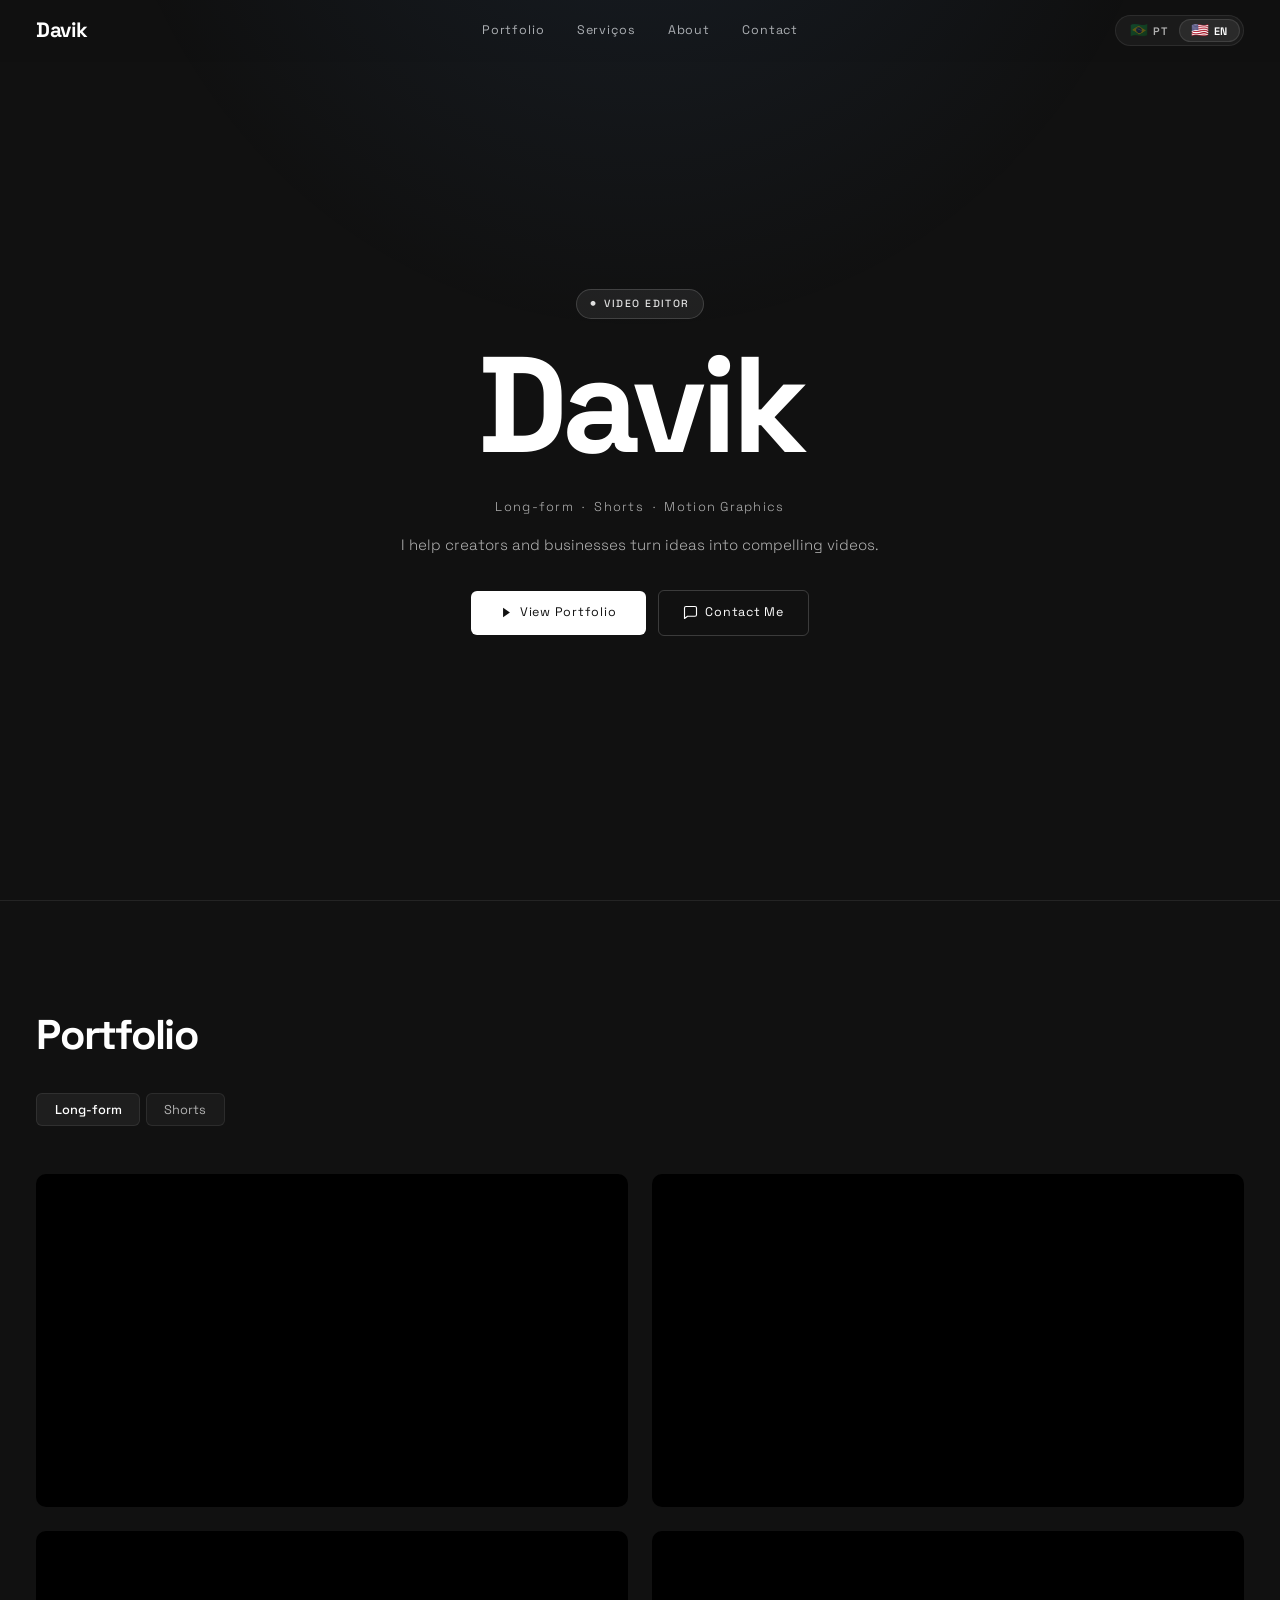
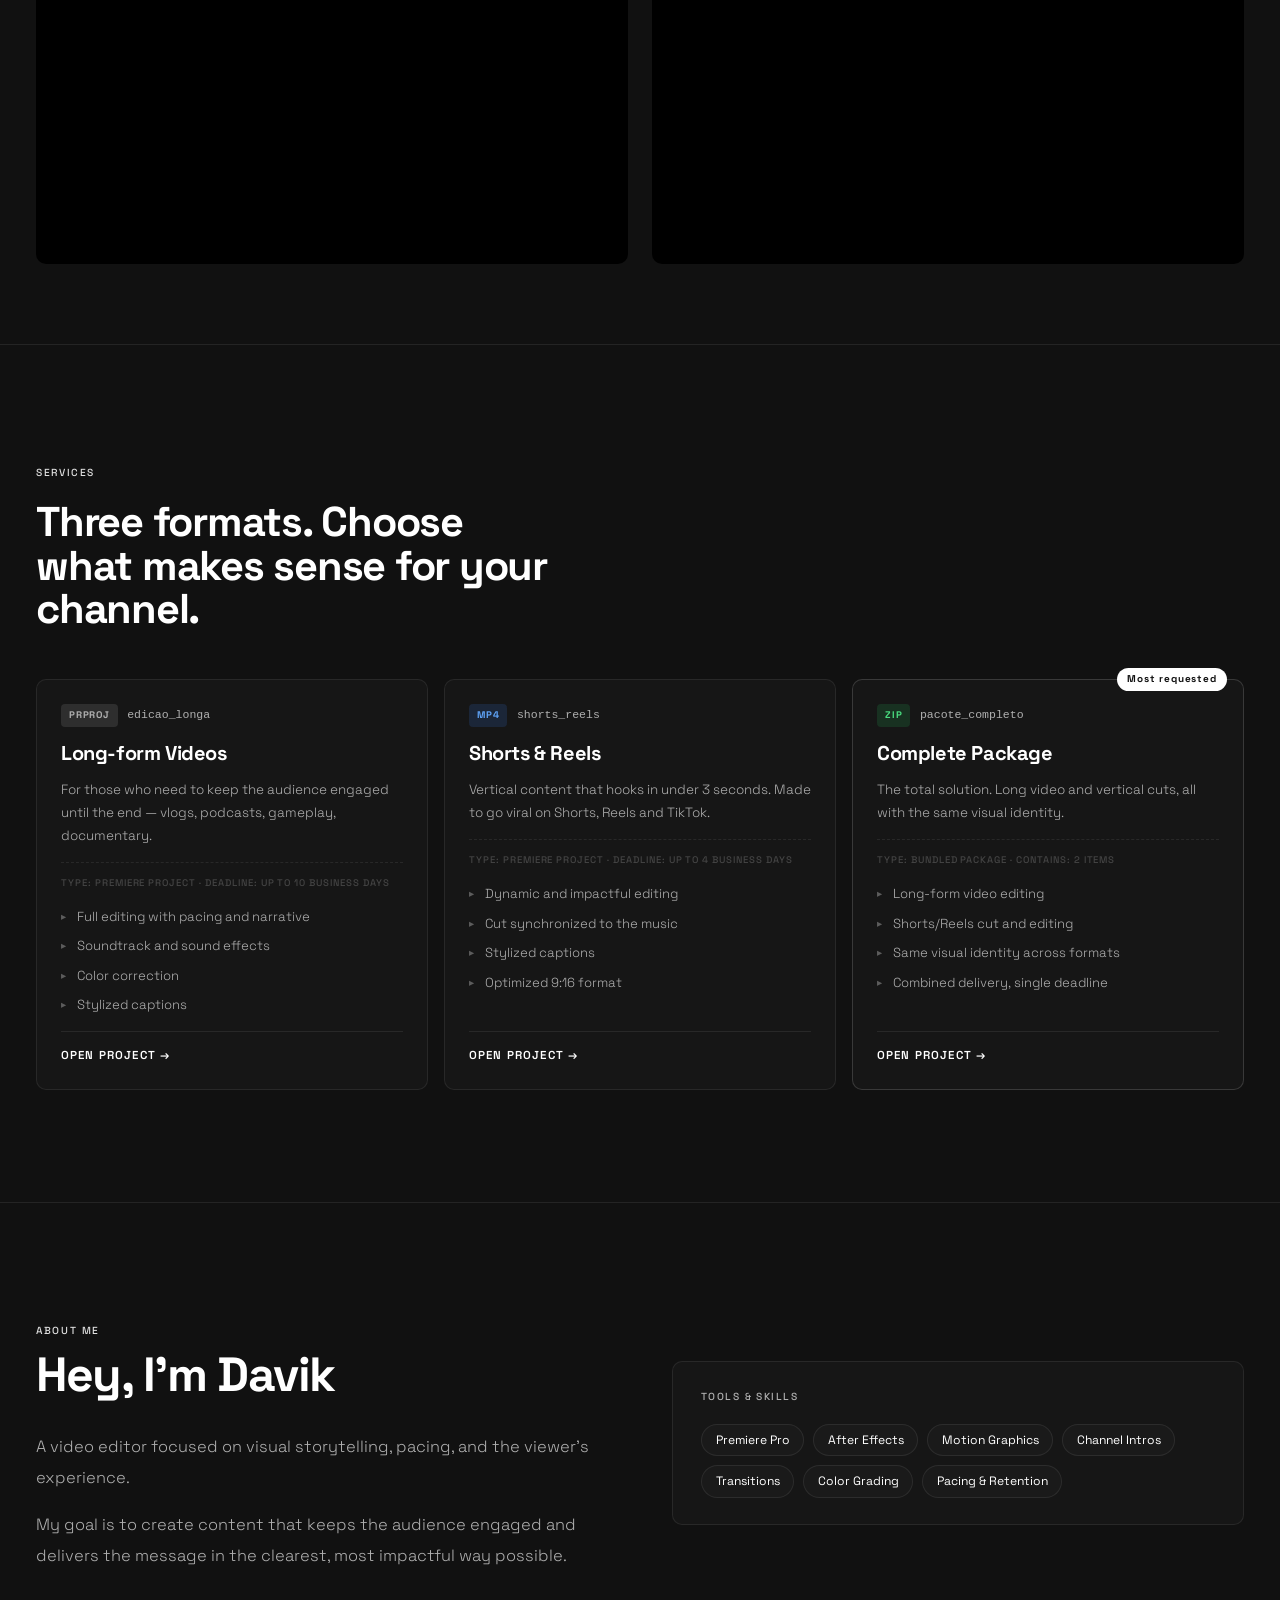
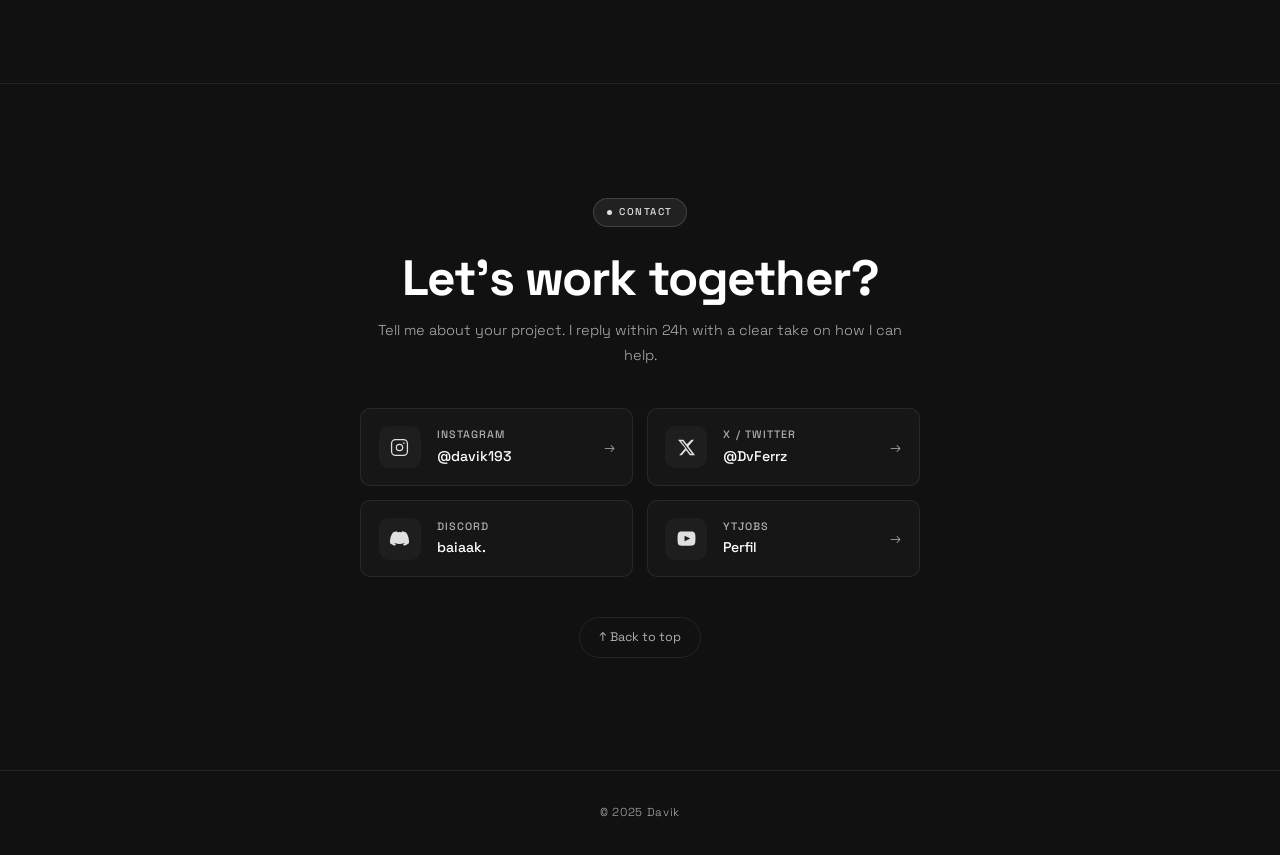
==== index.html @ 390a00f7 "Index 2" ====
<!DOCTYPE html>
<html lang="pt-BR">
<head>
<meta charset="UTF-8">
<meta name="viewport" content="width=device-width, initial-scale=1.0">
<meta name="description" content="Ajudo criadores e empresas a transformar ideias em vídeos envolventes. Long-form, Shorts e Motion Graphics.">
<title>Davik — Editor de Vídeo</title>

<!-- Open Graph (WhatsApp, Discord, Facebook, LinkedIn) -->
<meta property="og:type"        content="website">
<meta property="og:url"         content="https://dvkedit.vercel.app/">
<meta property="og:title"       content="Davik — Editor de Vídeo">
<meta property="og:description" content="Ajudo criadores e empresas a transformar ideias em vídeos envolventes. Long-form, Shorts e Motion Graphics.">
<meta property="og:image"       content="https://dvkedit.vercel.app/og-image.jpg?v=2">
<meta property="og:image:width"  content="1200">
<meta property="og:image:height" content="630">
<meta property="og:locale"      content="pt_BR">

<!-- Twitter / X Card -->
<meta name="twitter:card"        content="summary_large_image">
<meta name="twitter:site"        content="@DvFerrz">
<meta name="twitter:creator"     content="@DvFerrz">
<meta name="twitter:title"       content="Davik — Editor de Vídeo">
<meta name="twitter:description" content="Ajudo criadores e empresas a transformar ideias em vídeos envolventes. Long-form, Shorts e Motion Graphics.">
<meta name="twitter:image"       content="https://dvkedit.vercel.app/og-image.jpg?v=2">
<link rel="preconnect" href="https://fonts.googleapis.com">
<link rel="preconnect" href="https://fonts.gstatic.com" crossorigin>
<link href="https://fonts.googleapis.com/css2?family=Space+Grotesk:wght@300;400;500;600;700;800&display=swap" rel="stylesheet">
<style>
:root {
  --bg:     #111111;
  --ink:    #FFFFFF;
  --muted:  #B0B0B0;
  --border: rgba(255,255,255,0.08);
  --accent: #E0E0E0;
  --f:      'Space Grotesk', system-ui, sans-serif;
  --nav-h:  62px;
  --max:    1280px;
  --g:      clamp(1.25rem, 4vw, 2.25rem);
  --r:      10px;
  --r-sm:   6px;
  --t:      0.22s ease;
  --ts:     0.5s ease;
}
*, *::before, *::after { box-sizing: border-box; margin: 0; padding: 0; }
html { scroll-behavior: smooth; scroll-padding-top: var(--nav-h); }
body {
  background: var(--bg); color: var(--ink); font-family: var(--f);
  font-weight: 300; line-height: 1.7;
  -webkit-font-smoothing: antialiased; overflow-x: hidden;
}
body::before {
  content: '';
  position: fixed;
  top: -30%;
  left: 50%;
  transform: translateX(-50%);
  width: 90vw;
  height: 70vh;
  background: radial-gradient(ellipse at 50% 0%, rgba(96, 165, 250, 0.10) 0%, transparent 68%);
  pointer-events: none;
  z-index: 150;
}
a { text-decoration: none; color: inherit; }
ul { list-style: none; }
img { display: block; max-width: 100%; }

/* ── NAVBAR ── */
.nav {
  position: fixed; inset: 0 0 auto 0; z-index: 100;
  height: var(--nav-h);
  background: rgba(17,17,17,.92);
  backdrop-filter: blur(20px); -webkit-backdrop-filter: blur(20px);
  border-bottom: 1px solid transparent; transition: border-color var(--t);
}
.nav.scrolled { border-color: var(--border); }
.nav-inner {
  max-width: var(--max); margin: 0 auto; padding: 0 var(--g);
  height: 100%; display: grid; grid-template-columns: 1fr auto 1fr; align-items: center;
}
.nav-logo {
  font-size: 1.3rem; font-weight: 700; letter-spacing: -.02em;
  color: var(--ink); transition: color var(--t);
}
.nav-logo:hover { color: var(--accent); }
.nav-right { display: flex; align-items: center; justify-content: flex-end; }
.nav-links { display: flex; gap: 2rem; justify-content: center; }
.nav-links a {
  font-size: .78rem; font-weight: 400; letter-spacing: .07em;
  color: var(--muted); transition: color var(--t);
}
.nav-links a:hover { color: var(--ink); }

/* Lang toggle */
.lang-toggle {
  display: flex; align-items: center; gap: 0;
  background: #1a1a1a; border: 1px solid var(--border);
  border-radius: 999px; padding: 3px;
}
.lang-btn {
  display: flex; align-items: center; gap: 0.3rem;
  font-size: .68rem; font-weight: 600; letter-spacing: .04em;
  padding: .22rem .7rem; border-radius: 999px; border: none;
  background: transparent; color: var(--muted); cursor: pointer;
  transition: background var(--t), color var(--t);
  font-family: var(--f); white-space: nowrap;
}
.lang-btn .flag {
  font-size: .9rem; line-height: 1;
  opacity: 0.3;
  transition: opacity var(--t);
}
.lang-btn.active {
  background: #2a2a2a;
  color: var(--ink);
  border: 1px solid rgba(255,255,255,0.1);
}
.lang-btn.active .flag { opacity: 1; }

/* ── HERO ── */
.hero {
  min-height: 100vh; display: flex; align-items: center; justify-content: center;
  padding: calc(var(--nav-h) + 2.5rem) var(--g) 5rem; text-align: center;
}
.hero-box { max-width: 600px; animation: revealUp .9s cubic-bezier(.16,1,.3,1) both; }
@keyframes revealUp {
  from { opacity: 0; transform: translateY(28px); }
  to   { opacity: 1; transform: translateY(0); }
}
.eyebrow {
  display: inline-flex; align-items: center; gap: .45rem;
  font-size: .65rem; font-weight: 500; letter-spacing: .14em; text-transform: uppercase;
  color: var(--accent);
  background: rgba(255,255,255,.07); border: 1px solid rgba(255,255,255,.15);
  border-radius: 999px; padding: .32rem .85rem; margin-bottom: 1.5rem;
}
.eyebrow::before { content: '●'; font-size: .4rem; line-height: 1; }
.hero-name {
  font-size: clamp(4.5rem,13vw,8.5rem); font-weight: 700;
  line-height: .92; letter-spacing: -.04em; color: var(--ink); margin-bottom: 1.75rem;
}
.hero-sub {
  font-size: .8rem; font-weight: 300; letter-spacing: .1em;
  color: var(--muted); margin-bottom: .85rem;
}
.hero-desc { font-size: .94rem; font-weight: 300; color: var(--muted); line-height: 1.8; margin-bottom: 2rem; }
.hero-btns {
  display: flex;
  align-items: center;
  justify-content: center;
  gap: 0.75rem;
  flex-wrap: wrap;
}
.hero-btn-contact {
  display: inline-flex;
  align-items: center;
  gap: 0.45rem;
  padding: 0.7rem 1.5rem;
  background: transparent;
  color: var(--ink);
  font-size: .78rem; font-weight: 400; letter-spacing: .06em;
  border: 1px solid rgba(255,255,255,0.18);
  border-radius: var(--r-sm);
  transition: background var(--t), border-color var(--t), transform var(--t);
  font-family: var(--f);
}
.hero-btn-contact svg { width: 15px; height: 15px; flex-shrink: 0; }
.hero-btn-contact:hover {
  background: rgba(255,255,255,0.06);
  border-color: rgba(255,255,255,0.32);
  transform: translateY(-2px);
}
.hero-btn {
  display: inline-flex; align-items: center; gap: 0.45rem;
  padding: .7rem 1.85rem; background: #FFFFFF; color: #111111;
  font-size: .78rem; font-weight: 400; letter-spacing: .06em; border-radius: var(--r-sm);
  transition: background var(--t), transform var(--t); font-family: var(--f);
}
.hero-btn:hover { background: var(--accent); transform: translateY(-2px); }

/* ── SHARED ── */
.wrap { max-width: var(--max); margin: 0 auto; padding: 0 var(--g); }
.s-title {
  font-size: clamp(1.85rem,4vw,2.6rem); font-weight: 700;
  line-height: 1.05; letter-spacing: -.03em; color: var(--ink);
}

/* ── PORTFOLIO ── */
.portfolio { padding: 7rem 0 5rem; border-top: 1px solid var(--border); }
.port-head { margin-bottom: 2.25rem; }

/* Tabs */
.tabs {
  display: flex; gap: .35rem;
  margin-bottom: 3rem;
}
.tab-btn {
  font-family: var(--f); font-size: .8rem; font-weight: 400;
  color: var(--muted); background: rgba(255,255,255,.04);
  border: 1px solid var(--border); border-radius: var(--r-sm);
  padding: .45rem 1.1rem; cursor: pointer;
  transition: color var(--t), background var(--t), border-color var(--t);
}
.tab-btn:hover { color: var(--ink); background: rgba(255,255,255,.06); }
.tab-btn.active {
  color: var(--ink); background: #1e1e1e;
  border-color: var(--border);
  font-weight: 500;
}

/* Panels */
.tab-panel { display: none; }
.tab-panel.active {
  display: block;
  animation: panelIn .35s ease both;
}
@keyframes panelIn {
  from { opacity: 0; transform: translateY(10px); }
  to   { opacity: 1; transform: translateY(0); }
}

.pgrid { display: grid; gap: 1.5rem; }
.wide  { grid-template-columns: repeat(2,1fr); }
.short { grid-template-columns: repeat(4,1fr); }
.pcard { display: flex; flex-direction: column; gap: .85rem; }


.yt-short iframe {
  position: absolute;
  inset: 0;
  width: 100%;
  height: 100%;
  border: none;
  z-index: 2;
}

.thumb {
  display: block; position: relative; border-radius: var(--r);
  overflow: hidden; background: var(--border); cursor: pointer;
}
.thumb-w { aspect-ratio: 16/9; }
.thumb-t { aspect-ratio:  9/16; }
.t-bg { position: absolute; inset: 0; transition: transform var(--ts); }
.t-ov {
  position: absolute; inset: 0; display: flex; align-items: center; justify-content: center;
  background: transparent; transition: background .3s ease;
}
.t-play {
  width: 44px; height: 44px; border-radius: 50%;
  background: rgba(255,255,255,.94); box-shadow: 0 4px 20px rgba(0,0,0,.18);
  display: flex; align-items: center; justify-content: center;
  opacity: 0; transform: scale(.72);
  transition: opacity .3s ease, transform .3s ease; color: var(--ink);
}
.t-play svg { width: 14px; height: 14px; margin-left: 2px; }
.thumb:hover .t-bg   { transform: scale(1.05); }
.thumb:hover .t-ov   { background: rgba(0,0,0,.18); }
.thumb:hover .t-play { opacity: 1; transform: scale(1); }
.pmeta { display: none; }
.pname { font-size: .84rem; font-weight: 400; color: var(--ink); }
.pwatch { font-size: .74rem; font-weight: 400; color: var(--muted); flex-shrink: 0; transition: color var(--t); }
.pwatch:hover { color: var(--accent); }

/* ── SOBRE ── */
/* ─── Serviços ─── */
.servicos { padding: 7rem 0; border-top: 1px solid var(--border); }
.srv-head  { margin-bottom: 3rem; }
.srv-title { margin-top: 0.5rem; max-width: 520px; }
.srv-grid  { display: grid; grid-template-columns: repeat(3,1fr); gap: 1rem; }
.srv-card  {
  position: relative; background: #161616;
  border: 1px solid var(--border); border-radius: var(--r);
  padding: 1.5rem; display: flex; flex-direction: column; gap: 0.9rem;
  transition: border-color var(--t), transform var(--t);
}
.srv-card:hover { border-color: rgba(255,255,255,0.18); transform: translateY(-6px); }
.srv-card--highlight { border-color: rgba(255,255,255,0.15); }
.srv-badge-popular {
  position: absolute; top: -0.75rem; right: 1rem;
  background: var(--ink); color: #111;
  font-size: 0.62rem; font-weight: 700; letter-spacing: 0.08em;
  padding: 0.2rem 0.65rem; border-radius: 999px;
}
.srv-card-top { display: flex; align-items: center; gap: 0.6rem; }
.srv-tag {
  font-size: 0.6rem; font-weight: 700; letter-spacing: 0.08em;
  padding: 0.2rem 0.5rem; border-radius: 4px;
  background: rgba(255,255,255,0.1); color: var(--muted);
}
.srv-tag--mp4 { background: rgba(59,130,246,0.15); color: #60a5fa; }
.srv-tag--zip { background: rgba(34,197,94,0.15);  color: #4ade80; }
.srv-filename { font-size: 0.72rem; font-weight: 400; color: var(--muted); font-family: monospace; }
.srv-name  { font-size: 1.25rem; font-weight: 700; color: var(--ink); letter-spacing: -0.02em; line-height: 1.2; }
.srv-desc  { font-size: 0.84rem; font-weight: 300; color: var(--muted); line-height: 1.7; }
.srv-meta  {
  font-size: 0.6rem; font-weight: 500; letter-spacing: 0.1em;
  color: rgba(255,255,255,0.2);
  border-top: 1px dashed var(--border); padding-top: 0.75rem;
}
.srv-list  { list-style: none; display: flex; flex-direction: column; gap: 0.45rem; flex: 1; }
.srv-list li {
  font-size: 0.82rem; font-weight: 300; color: var(--muted);
  padding-left: 1rem; position: relative;
}
.srv-list li::before {
  content: '▸'; position: absolute; left: 0;
  color: rgba(255,255,255,0.3); font-size: 0.65rem; top: 2px;
}
.srv-cta {
  display: inline-block; font-size: 0.72rem; font-weight: 600;
  letter-spacing: 0.1em; color: var(--ink); text-transform: uppercase;
  border-top: 1px solid var(--border); padding-top: 0.85rem;
  margin-top: auto; transition: color var(--t);
}
.srv-cta:hover { color: var(--muted); }
@media (max-width: 900px) { .srv-grid { grid-template-columns: 1fr; } }

/* ─── Sobre ─── */
.sobre { padding: 7rem 0; border-top: 1px solid var(--border); }
.sobre-layout { display: grid; grid-template-columns: 1fr 1fr; gap: 4rem; align-items: center; }
.sobre-badge {
  display: inline-block; font-size: .64rem; font-weight: 500;
  letter-spacing: .16em; text-transform: uppercase; color: var(--accent); margin-bottom: .65rem;
}
.sobre-heading { font-size: clamp(2rem,4.5vw,3rem); font-weight: 700; letter-spacing: -.03em; margin-bottom: 2rem; }
.sobre-body { display: flex; flex-direction: column; gap: 1.1rem; }
.sobre-body p { font-size: 1.02rem; font-weight: 300; color: #B0B0B0; line-height: 1.85; }
.skills-box {
  border: 1px solid var(--border); border-radius: var(--r);
  padding: 1.6rem 1.75rem; background: #161616;
}
.skills-label {
  font-size: .64rem; font-weight: 500; letter-spacing: .14em;
  text-transform: uppercase; color: var(--muted); margin-bottom: 1.15rem;
}
.skills-tags { display: flex; flex-wrap: wrap; gap: .55rem; }
.skill-tag {
  display: inline-block; font-size: .76rem; font-weight: 400; color: var(--ink);
  background: #1a1a1a; border: 1px solid var(--border);
  border-radius: 999px; padding: .32rem .85rem; transition: border-color var(--t), color var(--t);
}
.skill-tag:hover { border-color: var(--accent); color: var(--accent); }

/* ── CONTATO ── */
.contato { padding: 7rem 0; border-top: 1px solid var(--border); text-align: center; }
.contato-in { max-width: 560px; margin: 0 auto; }
.c-badge {
  display: inline-flex; align-items: center; gap: .45rem;
  font-size: .62rem; font-weight: 500; letter-spacing: .15em; text-transform: uppercase;
  color: var(--accent);
  background: rgba(255,255,255,.07); border: 1px solid rgba(255,255,255,.15);
  padding: .32rem .85rem; border-radius: 999px; margin-bottom: 1.5rem;
}
.c-dot { width: 5px; height: 5px; border-radius: 50%; background: var(--accent); flex-shrink: 0; }
.c-heading {
  font-size: clamp(2rem,5vw,3.1rem); font-weight: 800;
  line-height: 1.08; letter-spacing: -.03em; color: var(--ink); margin-bottom: .85rem;
}
.c-sub { font-size: .9rem; font-weight: 300; color: var(--muted); line-height: 1.75; margin-bottom: 2.5rem; }
.c-grid { display: grid; grid-template-columns: repeat(2,1fr); gap: .85rem; margin-bottom: 2.5rem; }
.c-card-center {
  grid-column: 1 / -1;
  width: calc(50% - 0.425rem);
  margin: 0 auto;
}
@media (max-width: 640px) {
  .c-card-center {
    width: 100%;
  }
}
.c-card {
  display: flex; align-items: center; gap: 1rem;
  background: #161616; border: 1px solid var(--border); border-radius: var(--r);
  padding: 1rem 1.1rem; color: var(--ink); text-align: left;
  transition: border-color var(--t), transform var(--t), box-shadow var(--t);
}
.c-card:hover { border-color: var(--accent); transform: translateY(-2px); box-shadow: 0 6px 20px rgba(0,0,0,.06); }
.c-card-icon {
  width: 42px; height: 42px; border-radius: 10px; flex-shrink: 0;
  display: flex; align-items: center; justify-content: center;
}
.c-card-icon svg { width: 19px; height: 19px; }
.icon-discord  { background: #1e1e1e; color: #E0E0E0; }
.icon-x        { background: #1e1e1e; color: #E0E0E0; }
.icon-instagram{ background: #1e1e1e; color: #E0E0E0; }
.icon-ytjobs   { background: #1e1e1e; color: #E0E0E0; }
.icon-threads  { background: #1e1e1e; color: #E0E0E0; }
.c-card-body { flex: 1; min-width: 0; }
.c-platform { font-size: .67rem; font-weight: 500; letter-spacing: .1em; text-transform: uppercase; color: var(--muted); }
.c-handle { font-size: .88rem; font-weight: 500; color: var(--ink); margin-top: .1rem; }
.c-card-arrow { font-size: .85rem; color: var(--muted); transition: color var(--t), transform var(--t); }
.c-card:hover .c-card-arrow { color: var(--ink); transform: translate(2px,-2px); }
.back-top {
  display: inline-flex; align-items: center; gap: .5rem;
  font-size: .78rem; font-weight: 400; color: var(--muted);
  border: 1px solid var(--border); border-radius: 999px;
  padding: .55rem 1.2rem; transition: color var(--t), border-color var(--t);
}
.back-top svg { width: 14px; height: 14px; }
.back-top:hover { color: var(--ink); border-color: var(--accent); }

/* ── FOOTER ── */
.footer { padding: 2rem var(--g); border-top: 1px solid var(--border); text-align: center; }
.footer p { font-size: .72rem; font-weight: 300; color: var(--muted); letter-spacing: .06em; }

/* ── FADE UP ── */
.fade-up { opacity: 0; transform: translateY(20px); transition: opacity .65s ease, transform .65s ease; }
.fade-up.on { opacity: 1; transform: none; }

/* ── RESPONSIVE ── */
@media (max-width: 900px) {
  .short { grid-template-columns: repeat(2,1fr); }
}
@media (max-width: 780px) {
  .sobre-layout { grid-template-columns: 1fr; gap: 2.5rem; }
}
@media (max-width: 640px) {
  .nav-links { display: none; }
  .portfolio, .sobre, .contato { padding: 4.5rem 0; }
  .port-head { margin-bottom: 1.75rem; }
  .tabs      { margin-bottom: 2rem; }
  .wide      { grid-template-columns: 1fr; }
  .short     { grid-template-columns: repeat(2,1fr); }
  .c-grid    { grid-template-columns: 1fr; }
}
@media (max-width: 420px) {
  .nav-links { gap: 1.25rem; }
  .short     { grid-template-columns: 1fr; }
}
@media (prefers-reduced-motion: reduce) {
  .hero-box { animation: none; opacity: 1; transform: none; }
  .fade-up  { opacity: 1; transform: none; transition: none; }
  .thumb:hover .t-bg { transform: none; }
}



.yt-header {
  position: absolute;
  top: 0; left: 0; right: 0;
  padding: 0.75rem 0.75rem 3rem;
  display: flex;
  align-items: center;
  gap: 0.5rem;
  background: linear-gradient(to bottom, rgba(0,0,0,.72) 0%, transparent 100%);
  z-index: 1;
  pointer-events: none;
}
.yt-avatar {
  width: 26px; height: 26px;
  border-radius: 50%;
  border: 1.5px solid rgba(255,255,255,.6);
  flex-shrink: 0;
  overflow: hidden;
  background: #555;
  display: flex; align-items: center; justify-content: center;
  font-size: 0.65rem; font-weight: 700; color: #fff;
}
.yt-avatar::before { content: 'D'; }
.yt-avatar img { width: 100%; height: 100%; object-fit: cover; display: block; position: absolute; inset: 0; }
.yt-avatar:has(img)::before { display: none; }
.yt-meta {
  flex: 1; min-width: 0;
  display: flex; flex-direction: column; gap: 0.08rem;
}
.yt-vtitle {
  font-size: 0.72rem; font-weight: 700; color: #fff;
  line-height: 1.2;
  display: -webkit-box;
  -webkit-line-clamp: 1;
  -webkit-box-orient: vertical;
  overflow: hidden;
}
.yt-vch {
  font-size: 0.6rem; font-weight: 400;
  color: rgba(255,255,255,.7);
}
.yt-sl-icon {
  width: 18px; height: 18px;
  flex-shrink: 0;
  border-radius: 4px;
}


/* ── Mobile FAB nav ── */
.mob-fab-wrap {
  display: none;
}
@media (max-width: 640px) {
  .mob-fab-wrap {
    display: block;
    position: fixed;
    bottom: 1.5rem;
    left: 50%;
    transform: translateX(-50%);
    z-index: 200;
  }
  .mob-fab {
    display: flex; align-items: center; gap: .6rem;
    background: #1e1e1e;
    border: 1px solid rgba(255,255,255,0.12);
    border-radius: 999px;
    padding: .7rem 1.25rem;
    cursor: pointer;
    box-shadow: 0 4px 24px rgba(0,0,0,.5);
    transition: background var(--t);
  }
  .mob-fab:hover { background: #2a2a2a; }
  .mob-fab-icon {
    display: flex; flex-direction: column; gap: 4px;
    width: 18px;
  }
  .mob-fab-icon span {
    display: block; height: 1.5px;
    background: var(--ink); border-radius: 2px;
    transition: transform .3s ease, opacity .3s ease;
  }
  .mob-fab-label {
    font-size: .75rem; font-weight: 600;
    letter-spacing: .04em; color: var(--ink);
  }
  /* Icon animates to X when open */
  .mob-fab.open .mob-fab-icon span:nth-child(1) { transform: translateY(5.5px) rotate(45deg); }
  .mob-fab.open .mob-fab-icon span:nth-child(2) { opacity: 0; }
  .mob-fab.open .mob-fab-icon span:nth-child(3) { transform: translateY(-5.5px) rotate(-45deg); }

  /* Menu popup */
  .mob-nav-menu {
    position: absolute;
    bottom: calc(100% + .65rem);
    left: 50%;
    transform: translateX(-50%) translateY(8px);
    background: #1a1a1a;
    border: 1px solid rgba(255,255,255,0.1);
    border-radius: 16px;
    padding: .5rem;
    min-width: 160px;
    opacity: 0;
    pointer-events: none;
    transition: opacity .25s ease, transform .25s ease;
    box-shadow: 0 8px 32px rgba(0,0,0,.6);
  }
  .mob-nav-menu.open {
    opacity: 1;
    pointer-events: all;
    transform: translateX(-50%) translateY(0);
  }
  .mob-nav-menu a {
    display: block;
    padding: .75rem 1.1rem;
    font-size: .85rem; font-weight: 500;
    color: var(--muted);
    border-radius: 10px;
    transition: background var(--t), color var(--t);
    text-align: center;
  }
  .mob-nav-menu a:hover {
    background: rgba(255,255,255,.06);
    color: var(--ink);
  }
  .mob-nav-menu a + a {
    border-top: 1px solid rgba(255,255,255,.05);
  }
}

.lf-embed {
  position: relative;
  aspect-ratio: 16 / 9;
  border-radius: var(--r);
  overflow: hidden;
  background: #000;
}
.short-embed { aspect-ratio: 9 / 16; }
.lf-embed iframe {
  position: absolute;
  inset: 0; width: 100%; height: 100%;
  border: none; display: block;
}

/* ─── Shorts: thumbnail oficial + botão ─── */
.short-card { display: flex; flex-direction: column; gap: 0.6rem; }
.short-thumb {
  display: block;
  position: relative;
  aspect-ratio: 9 / 16;
  border-radius: var(--r);
  overflow: hidden;
  background: #000;
}
.short-thumb img {
  width: 100%; height: 100%;
  object-fit: cover; display: block;
  transition: transform var(--ts), filter .3s ease;
}
.short-thumb:hover img { transform: scale(1.03); filter: brightness(.88); }
.short-watch-btn {
  display: flex; align-items: center; justify-content: center; gap: 0.5rem;
  padding: 0.55rem 0.9rem;
  background: #161616; border: 1px solid var(--border); border-radius: var(--r-sm);
  font-size: 0.76rem; font-weight: 500; color: var(--ink);
  transition: border-color var(--t), box-shadow var(--t);
  text-decoration: none;
}
.short-watch-btn:hover { border-color: #FF0000; box-shadow: 0 2px 10px rgba(0,0,0,.07); }
.short-watch-btn img { height: 14px; width: auto; display: block; }

</style>
</head>
<body>

<!-- NAVBAR -->
<header class="nav" id="navbar">
  <div class="nav-inner">
    <a href="#home" class="nav-logo">Davik</a>
    <nav class="nav-links" aria-label="Menu">
      <a href="#portfolio"  data-i18n="nav.portfolio">Portfolio</a>
      <a href="#servicos"   data-i18n="nav.services">Serviços</a>
      <a href="#sobre"      data-i18n="nav.about">Sobre</a>
      <a href="#contato"    data-i18n="nav.contact">Contato</a>
    </nav>
    <div class="nav-right">
      <div class="lang-toggle" role="group" aria-label="Idioma / Language">
        <button class="lang-btn" id="btn-pt" onclick="setLang('pt')" aria-pressed="true"><span class="flag">🇧🇷</span>PT</button>
        <button class="lang-btn" id="btn-en" onclick="setLang('en')" aria-pressed="false"><span class="flag">🇺🇸</span>EN</button>
      </div>
    </div>
  </div>
</header>

<main>

<!-- HERO -->
<section id="home" class="hero">
  <div class="hero-box">
    <span class="eyebrow" data-i18n="hero.eyebrow">Editor de Vídeo</span>
    <h1 class="hero-name">Davik</h1>
    <p class="hero-sub">Long-form &nbsp;·&nbsp; Shorts &nbsp;·&nbsp; Motion Graphics</p>
    <p class="hero-desc" data-i18n="hero.desc">Ajudo criadores e empresas a transformar ideias em vídeos envolventes.</p>
    <div class="hero-btns">
      <a href="#portfolio" class="hero-btn">
        <svg viewBox="0 0 16 16" fill="currentColor" width="11" height="11" style="flex-shrink:0;margin-right:1px"><polygon points="3,1 13,8 3,15"/></svg>
        <span data-i18n="hero.btn">Ver Portfolio</span>
      </a>
      <a href="#contato" class="hero-btn-contact">
        <svg viewBox="0 0 20 20" fill="none" stroke="currentColor" stroke-width="1.5" stroke-linecap="round" stroke-linejoin="round" width="15" height="15" style="flex-shrink:0"><path d="M2 4a2 2 0 0 1 2-2h12a2 2 0 0 1 2 2v9a2 2 0 0 1-2 2H6l-4 3V4z"/></svg>
        <span data-i18n="hero.contact">Fale Comigo</span>
      </a>
    </div>
  </div>
</section>

<!-- PORTFOLIO -->
<section id="portfolio" class="portfolio">
  <div class="wrap">

    <div class="port-head fade-up">
      <h2 class="s-title" data-i18n="portfolio.title">Portfolio</h2>
    </div>

    <!-- Tabs -->
    <div class="tabs" role="tablist" aria-label="Portfolio">
      <button class="tab-btn active" role="tab" aria-selected="true"  aria-controls="panel-longform" id="tab-longform">Long-form</button>
      <button class="tab-btn"        role="tab" aria-selected="false" aria-controls="panel-shorts"   id="tab-shorts">Shorts</button>
    </div>

    <!-- Panel: Long-form -->
    <div class="tab-panel active" id="panel-longform" role="tabpanel" aria-labelledby="tab-longform">
      <div class="pgrid wide">

        <article class="pcard">
          <div class="lf-embed">
            <iframe src="https://www.youtube.com/embed/P99JEwAUtB8"
              title="YouTube video player" frameborder="0" loading="lazy"
              allow="accelerometer; autoplay; clipboard-write; encrypted-media; gyroscope; picture-in-picture; web-share"
              allowfullscreen></iframe>
          </div>
        </article>

        <article class="pcard">
          <div class="lf-embed">
            <iframe src="https://www.youtube.com/embed/tp71DJetuCc"
              title="YouTube video player" frameborder="0" loading="lazy"
              allow="accelerometer; autoplay; clipboard-write; encrypted-media; gyroscope; picture-in-picture; web-share"
              allowfullscreen></iframe>
          </div>
        </article>

        <article class="pcard">
          <div class="lf-embed">
            <iframe src="https://www.youtube.com/embed/vo8_Xzcc-rc"
              title="YouTube video player" frameborder="0" loading="lazy"
              allow="accelerometer; autoplay; clipboard-write; encrypted-media; gyroscope; picture-in-picture; web-share"
              allowfullscreen></iframe>
          </div>
        </article>

        <article class="pcard">
          <div class="lf-embed">
            <iframe src="https://www.youtube.com/embed/7GbjIOXxCNc"
              title="YouTube video player" frameborder="0" loading="lazy"
              allow="accelerometer; autoplay; clipboard-write; encrypted-media; gyroscope; picture-in-picture; web-share"
              allowfullscreen></iframe>
          </div>
        </article>

      </div>
    </div>

        <!-- Panel: Shorts -->
    <div class="tab-panel" id="panel-shorts" role="tabpanel" aria-labelledby="tab-shorts">
      <div class="pgrid short">

        <article class="pcard">
          <div class="lf-embed short-embed">
            <iframe src="https://www.youtube.com/embed/PEAThTZ3hzI"
              title="YouTube video player" frameborder="0" loading="lazy"
              allow="accelerometer; autoplay; clipboard-write; encrypted-media; gyroscope; picture-in-picture; web-share"
              allowfullscreen></iframe>
          </div>
        </article>

        <article class="pcard">
          <div class="lf-embed short-embed">
            <iframe src="https://www.youtube.com/embed/nORNtKV77hw"
              title="YouTube video player" frameborder="0" loading="lazy"
              allow="accelerometer; autoplay; clipboard-write; encrypted-media; gyroscope; picture-in-picture; web-share"
              allowfullscreen></iframe>
          </div>
        </article>

        <article class="pcard">
          <div class="lf-embed short-embed">
            <iframe src="https://www.youtube.com/embed/utWRvQ7wJwM"
              title="YouTube video player" frameborder="0" loading="lazy"
              allow="accelerometer; autoplay; clipboard-write; encrypted-media; gyroscope; picture-in-picture; web-share"
              allowfullscreen></iframe>
          </div>
        </article>

        <article class="pcard">
          <div class="lf-embed short-embed">
            <iframe src="https://www.youtube.com/embed/mf23FFAEsTY"
              title="YouTube video player" frameborder="0" loading="lazy"
              allow="accelerometer; autoplay; clipboard-write; encrypted-media; gyroscope; picture-in-picture; web-share"
              allowfullscreen></iframe>
          </div>
        </article>

  </div>
</section>

<!-- SERVIÇOS -->
<section id="servicos" class="servicos">
  <div class="wrap">
    <div class="srv-head fade-up">
      <span class="sobre-badge" data-i18n="services.badge">Serviços</span>
      <h2 class="s-title srv-title" data-i18n="services.title">Três formatos. Escolha o que faz sentido pro seu canal.</h2>
    </div>

    <div class="srv-grid fade-up">

      <!-- Card 1 -->
      <div class="srv-card">
        <div class="srv-card-top">
          <span class="srv-tag">PRPROJ</span>
          <span class="srv-filename">edicao_longa</span>
        </div>
        <h3 class="srv-name" data-i18n="services.p1.name">Vídeos Longos</h3>
        <p class="srv-desc" data-i18n="services.p1.desc">Pra quem precisa prender o público até o final — vlogs, podcasts, gameplay, documentário.</p>
        <p class="srv-meta" data-i18n="services.p1.meta">TIPO: PROJETO PREMIERE · PRAZO: ATÉ 10 DIAS ÚTEIS</p>
        <ul class="srv-list">
          <li data-i18n="services.p1.f1">Edição completa com ritmo e narrativa</li>
          <li data-i18n="services.p1.f2">Trilha sonora e efeitos sonoros</li>
          <li data-i18n="services.p1.f3">Correção de cor</li>
          <li data-i18n="services.p1.f4">Legendas estilizadas</li>
        </ul>
        <a href="#contato" class="srv-cta" data-i18n="services.cta">Abrir Projeto →</a>
      </div>

      <!-- Card 2 -->
      <div class="srv-card">
        <div class="srv-card-top">
          <span class="srv-tag srv-tag--mp4">MP4</span>
          <span class="srv-filename">shorts_reels</span>
        </div>
        <h3 class="srv-name" data-i18n="services.p2.name">Shorts &amp; Reels</h3>
        <p class="srv-desc" data-i18n="services.p2.desc">Conteúdo vertical que prende em menos de 3 segundos. Feito pra viralizar no Shorts, Reels e TikTok.</p>
        <p class="srv-meta" data-i18n="services.p2.meta">TIPO: PROJETO PREMIERE · PRAZO: ATÉ 4 DIAS ÚTEIS</p>
        <ul class="srv-list">
          <li data-i18n="services.p2.f1">Edição dinâmica e impactante</li>
          <li data-i18n="services.p2.f2">Corte sincronizado com a música</li>
          <li data-i18n="services.p2.f3">Legendas estilizadas</li>
          <li data-i18n="services.p2.f4">Formato 9:16 otimizado</li>
        </ul>
        <a href="#contato" class="srv-cta" data-i18n="services.cta">Abrir Projeto →</a>
      </div>

      <!-- Card 3 -->
      <div class="srv-card srv-card--highlight">
        <div class="srv-badge-popular" data-i18n="services.popular">Mais pedido</div>
        <div class="srv-card-top">
          <span class="srv-tag srv-tag--zip">ZIP</span>
          <span class="srv-filename">pacote_completo</span>
        </div>
        <h3 class="srv-name" data-i18n="services.p3.name">Pacote Completo</h3>
        <p class="srv-desc" data-i18n="services.p3.desc">A solução total. Vídeo longo e cortes verticais, tudo com a mesma identidade visual.</p>
        <p class="srv-meta" data-i18n="services.p3.meta">TIPO: PACOTE COMPRIMIDO · CONTÉM: 2 ITENS</p>
        <ul class="srv-list">
          <li data-i18n="services.p3.f1">Edição de vídeo longo</li>
          <li data-i18n="services.p3.f2">Corte e edição de Shorts/Reels</li>
          <li data-i18n="services.p3.f3">Mesma identidade visual entre os formatos</li>
          <li data-i18n="services.p3.f4">Entrega combinada, um único prazo</li>
        </ul>
        <a href="#contato" class="srv-cta" data-i18n="services.cta">Abrir Projeto →</a>
      </div>

    </div>
  </div>
</section>

<!-- SOBRE -->
<section id="sobre" class="sobre">
  <div class="wrap">
    <div class="sobre-layout fade-up">
      <div class="sobre-left">
        <span class="sobre-badge" data-i18n="about.badge">Sobre mim</span>
        <h2 class="s-title sobre-heading" data-i18n="about.heading">Olá, eu sou Davik</h2>
        <div class="sobre-body">
          <p data-i18n="about.p1">Um editor de vídeo com foco em narrativa visual, ritmo e na experiência do espectador.</p>
          <p data-i18n="about.p2">Meu objetivo é criar conteúdos que mantenham a atenção do público e entreguem a mensagem da forma mais clara e impactante possível.</p>
        </div>
      </div>
      <div class="sobre-right">
        <div class="skills-box">
          <p class="skills-label" data-i18n="about.skills">Ferramentas &amp; Habilidades</p>
          <div class="skills-tags">
            <span class="skill-tag">Premiere Pro</span>
            <span class="skill-tag">After Effects</span>
            <span class="skill-tag">Motion Graphics</span>
            <span class="skill-tag">Channel Intros</span>
            <span class="skill-tag">Transitions</span>
            <span class="skill-tag">Color Grading</span>
            <span class="skill-tag">Pacing &amp; Retention</span>
          </div>
        </div>
      </div>
    </div>
  </div>
</section>

<!-- CONTATO -->
<section id="contato" class="contato">
  <div class="wrap">
    <div class="contato-in fade-up">
      <span class="c-badge"><span class="c-dot"></span><span data-i18n="contact.badge">Contato</span></span>
      <h2 class="c-heading" data-i18n="contact.heading">Vamos trabalhar juntos?</h2>
      <p class="c-sub" data-i18n="contact.sub">Me conta o seu projeto. Respondo em até 24h e dou uma devolutiva clara sobre como posso ajudar.</p>

      <div class="c-grid">

        <a href="https://www.instagram.com/davik193/" class="c-card" target="_blank" rel="noopener">
          <span class="c-card-icon icon-instagram" aria-hidden="true">
            <svg viewBox="0 0 24 24" fill="none" stroke="currentColor" stroke-width="1.6"><rect x="2" y="2" width="20" height="20" rx="5"/><circle cx="12" cy="12" r="4"/><circle cx="17.5" cy="6.5" r="1" fill="currentColor" stroke="none"/></svg>
          </span>
          <div class="c-card-body">
            <p class="c-platform">Instagram</p>
            <p class="c-handle">@davik193</p>
          </div>
          <span class="c-card-arrow" aria-hidden="true">→</span>
        </a>

        <a href="https://x.com/DvFerrz" class="c-card" target="_blank" rel="noopener">
          <span class="c-card-icon icon-x" aria-hidden="true">
            <svg viewBox="0 0 24 24" fill="currentColor"><path d="M18.244 2.25h3.308l-7.227 8.26 8.502 11.24H16.17l-4.714-6.231-5.401 6.231H2.744l7.737-8.835L1.254 2.25H8.08l4.253 5.622zm-1.161 17.52h1.833L7.084 4.126H5.117z"/></svg>
          </span>
          <div class="c-card-body">
            <p class="c-platform">X / Twitter</p>
            <p class="c-handle">@DvFerrz</p>
          </div>
          <span class="c-card-arrow" aria-hidden="true">→</span>
        </a>

        <div class="c-card">
          <span class="c-card-icon icon-discord" aria-hidden="true">
            <svg viewBox="0 0 24 24" fill="currentColor"><path d="M20.317 4.37a19.791 19.791 0 0 0-4.885-1.515.074.074 0 0 0-.079.037c-.21.375-.444.864-.608 1.25a18.27 18.27 0 0 0-5.487 0 12.64 12.64 0 0 0-.617-1.25.077.077 0 0 0-.079-.037A19.736 19.736 0 0 0 3.677 4.37a.07.07 0 0 0-.032.027C.533 9.046-.32 13.58.099 18.057a.082.082 0 0 0 .031.057 19.9 19.9 0 0 0 5.993 3.03.078.078 0 0 0 .084-.028 14.09 14.09 0 0 0 1.226-1.994.076.076 0 0 0-.041-.106 13.107 13.107 0 0 1-1.872-.892.077.077 0 0 1-.008-.128 10.2 10.2 0 0 0 .372-.292.074.074 0 0 1 .077-.01c3.928 1.793 8.18 1.793 12.062 0a.074.074 0 0 1 .078.01c.12.098.246.198.373.292a.077.077 0 0 1-.006.127 12.299 12.299 0 0 1-1.873.892.077.077 0 0 0-.041.107c.36.698.772 1.362 1.225 1.993a.076.076 0 0 0 .084.028 19.839 19.839 0 0 0 6.002-3.03.077.077 0 0 0 .032-.054c.5-5.177-.838-9.674-3.549-13.66a.061.061 0 0 0-.031-.03z"/></svg>
          </span>
          <div class="c-card-body">
            <p class="c-platform">Discord</p>
            <p class="c-handle">baiaak.</p>
          </div>
        </div>

        <a href="https://ytjobs.co/talent/profile/539141?r=526" class="c-card" target="_blank" rel="noopener">
          <span class="c-card-icon icon-ytjobs" aria-hidden="true">
            <svg viewBox="0 0 24 24" fill="currentColor"><path d="M23 7s-.3-1.8-1.1-2.6c-1-1.1-2.2-1.1-2.7-1.2C16.4 3 12 3 12 3s-4.4 0-7.2.2C4.3 3.3 3 3.3 2.1 4.4 1.3 5.2 1 7 1 7S.7 9.1.7 11.2v2c0 2 .3 4.1.3 4.1s.3 1.8 1.1 2.6c1 1.1 2.4 1 3 1.1C7.2 21.1 12 21.1 12 21.1s4.4 0 7.2-.3c.5-.1 1.7-.1 2.7-1.2.8-.8 1.1-2.6 1.1-2.6S23.3 15 23.3 13v-2C23.3 9.1 23 7 23 7zm-13.5 8.4V8.6l7.3 3.4-7.3 3.4z"/></svg>
          </span>
          <div class="c-card-body">
            <p class="c-platform">YTJobs</p>
            <p class="c-handle">Perfil</p>
          </div>
          <span class="c-card-arrow" aria-hidden="true">→</span>
        </a>

      </div>

      <a href="#home" class="back-top" data-i18n="contact.back">
        <svg viewBox="0 0 16 16" fill="none" stroke="currentColor" stroke-width="1.5"><polyline points="3,10 8,5 13,10"/></svg>
        Voltar ao topo
      </a>

    </div>
  </div>
</section>

</main>

<footer class="footer">
  <p>© 2025 Davik</p>
</footer>

<!-- Mobile FAB Navigation -->
<div class="mob-fab-wrap" id="mob-fab-wrap">
  <div class="mob-nav-menu" id="mob-nav-menu">
    <a href="#portfolio" data-i18n="nav.portfolio" onclick="closeMobNav()">Portfolio</a>
    <a href="#sobre"     data-i18n="nav.about"     onclick="closeMobNav()">Sobre</a>
    <a href="#contato"   data-i18n="nav.contact"   onclick="closeMobNav()">Contato</a>
  </div>
  <button class="mob-fab" id="mob-fab-btn" onclick="toggleMobNav()" aria-label="Menu">
    <div class="mob-fab-icon">
      <span></span>
      <span></span>
      <span></span>
    </div>
    <span class="mob-fab-label">Menu</span>
  </button>
</div>

<script>
(function(){
'use strict';

/* ─── Mobile FAB ─── */
function toggleMobNav() {
  var btn  = document.getElementById('mob-fab-btn');
  var menu = document.getElementById('mob-nav-menu');
  var open = menu.classList.toggle('open');
  btn.classList.toggle('open', open);
}
function closeMobNav() {
  document.getElementById('mob-fab-btn').classList.remove('open');
  document.getElementById('mob-nav-menu').classList.remove('open');
}
window.toggleMobNav = toggleMobNav;
window.closeMobNav  = closeMobNav;
document.addEventListener('click', function(e) {
  var wrap = document.getElementById('mob-fab-wrap');
  if (wrap && !wrap.contains(e.target)) closeMobNav();
});

/* ─── Translations ─── */
var T = {
  pt: {
    'nav.portfolio':    'Portfolio',
    'nav.services':     'Serviços',
    'nav.about':        'Sobre',
    'nav.contact':      'Contato',
    'hero.eyebrow':     'Editor de Vídeo',
    'hero.desc':        'Ajudo criadores e empresas a transformar ideias em vídeos envolventes.',
    'hero.btn':         'Ver Portfolio',
    'hero.contact':     'Fale Comigo',
    'portfolio.title':  'Portfolio',
    'watch':            'Assistir →',
    'about.badge':      'Sobre mim',
    'about.heading':    'Olá, eu sou Davik',
    'about.p1':         'Um editor de vídeo com foco em narrativa visual, ritmo e na experiência do espectador.',
    'about.p2':         'Meu objetivo é criar conteúdos que mantenham a atenção do público e entreguem a mensagem da forma mais clara e impactante possível.',
    'about.skills':     'Ferramentas & Habilidades',
    'contact.badge':    'Contato',
    'contact.heading':  'Vamos trabalhar juntos?',
    'contact.sub':      'Me conta o seu projeto. Respondo em até 24h e dou uma devolutiva clara sobre como posso ajudar.',
    'contact.back':     '↑ Voltar ao topo',
    'services.badge':   'Serviços',
    'services.title':   'Três formatos. Escolha o que faz sentido pro seu canal.',
    'services.popular': 'Mais pedido',
    'services.cta':     'Abrir Projeto →',
    'services.p1.name': 'Vídeos Longos',
    'services.p1.desc': 'Pra quem precisa prender o público até o final — vlogs, podcasts, gameplay, documentário.',
    'services.p1.meta': 'TIPO: PROJETO PREMIERE · PRAZO: ATÉ 10 DIAS ÚTEIS',
    'services.p1.f1':   'Edição completa com ritmo e narrativa',
    'services.p1.f2':   'Trilha sonora e efeitos sonoros',
    'services.p1.f3':   'Correção de cor',
    'services.p1.f4':   'Legendas estilizadas',
    'services.p2.name': 'Shorts & Reels',
    'services.p2.desc': 'Conteúdo vertical que prende em menos de 3 segundos. Feito pra viralizar no Shorts, Reels e TikTok.',
    'services.p2.meta': 'TIPO: PROJETO PREMIERE · PRAZO: ATÉ 4 DIAS ÚTEIS',
    'services.p2.f1':   'Edição dinâmica e impactante',
    'services.p2.f2':   'Corte sincronizado com a música',
    'services.p2.f3':   'Legendas estilizadas',
    'services.p2.f4':   'Formato 9:16 otimizado',
    'services.p3.name': 'Pacote Completo',
    'services.p3.desc': 'A solução total. Vídeo longo e cortes verticais, tudo com a mesma identidade visual.',
    'services.p3.meta': 'TIPO: PACOTE COMPRIMIDO · CONTÉM: 2 ITENS',
    'services.p3.f1':   'Edição de vídeo longo',
    'services.p3.f2':   'Corte e edição de Shorts/Reels',
    'services.p3.f3':   'Mesma identidade visual entre os formatos',
    'services.p3.f4':   'Entrega combinada, um único prazo',
  },
  en: {
    'nav.portfolio':    'Portfolio',
    'nav.about':        'About',
    'nav.contact':      'Contact',
    'hero.eyebrow':     'Video Editor',
    'hero.desc':        'I help creators and businesses turn ideas into compelling videos.',
    'hero.btn':         'View Portfolio',
    'hero.contact':     'Contact Me',
    'portfolio.title':  'Portfolio',
    'watch':            'Watch →',
    'about.badge':      'About me',
    'about.heading':    'Hey, I\'m Davik',
    'about.p1':         'A video editor focused on visual storytelling, pacing, and the viewer\'s experience.',
    'about.p2':         'My goal is to create content that keeps the audience engaged and delivers the message in the clearest, most impactful way possible.',
    'about.skills':     'Tools & Skills',
    'contact.badge':    'Contact',
    'contact.heading':  'Let\'s work together?',
    'contact.sub':      'Tell me about your project. I reply within 24h with a clear take on how I can help.',
    'contact.back':     '↑ Back to top',
    'services.badge':   'Services',
    'services.title':   'Three formats. Choose what makes sense for your channel.',
    'services.popular': 'Most requested',
    'services.cta':     'Open Project →',
    'services.p1.name': 'Long-form Videos',
    'services.p1.desc': 'For those who need to keep the audience engaged until the end — vlogs, podcasts, gameplay, documentary.',
    'services.p1.meta': 'TYPE: PREMIERE PROJECT · DEADLINE: UP TO 10 BUSINESS DAYS',
    'services.p1.f1':   'Full editing with pacing and narrative',
    'services.p1.f2':   'Soundtrack and sound effects',
    'services.p1.f3':   'Color correction',
    'services.p1.f4':   'Stylized captions',
    'services.p2.name': 'Shorts & Reels',
    'services.p2.desc': 'Vertical content that hooks in under 3 seconds. Made to go viral on Shorts, Reels and TikTok.',
    'services.p2.meta': 'TYPE: PREMIERE PROJECT · DEADLINE: UP TO 4 BUSINESS DAYS',
    'services.p2.f1':   'Dynamic and impactful editing',
    'services.p2.f2':   'Cut synchronized to the music',
    'services.p2.f3':   'Stylized captions',
    'services.p2.f4':   'Optimized 9:16 format',
    'services.p3.name': 'Complete Package',
    'services.p3.desc': 'The total solution. Long video and vertical cuts, all with the same visual identity.',
    'services.p3.meta': 'TYPE: BUNDLED PACKAGE · CONTAINS: 2 ITEMS',
    'services.p3.f1':   'Long-form video editing',
    'services.p3.f2':   'Shorts/Reels cut and editing',
    'services.p3.f3':   'Same visual identity across formats',
    'services.p3.f4':   'Combined delivery, single deadline',
  }
};

/* ─── Apply translations ─── */
function applyLang(lang) {
  var dict = T[lang] || T['pt'];
  document.documentElement.lang = lang === 'pt' ? 'pt-BR' : 'en';

  document.querySelectorAll('[data-i18n]').forEach(function(el) {
    var key = el.getAttribute('data-i18n');
    if (dict[key] !== undefined) el.textContent = dict[key];
  });

  /* Update active button */
  document.getElementById('btn-pt').classList.toggle('active', lang === 'pt');
  document.getElementById('btn-en').classList.toggle('active', lang === 'en');
  document.getElementById('btn-pt').setAttribute('aria-pressed', lang === 'pt');
  document.getElementById('btn-en').setAttribute('aria-pressed', lang === 'en');

  try { localStorage.setItem('davik_lang', lang); } catch(e){}
}

/* ─── Detect language ─── */
function detectLang() {
  /* 1. User saved preference */
  try {
    var saved = localStorage.getItem('davik_lang');
    if (saved === 'pt' || saved === 'en') return saved;
  } catch(e){}

  /* 2. Browser language */
  var nav = (navigator.language || navigator.userLanguage || '').toLowerCase();
  if (nav.startsWith('pt')) return 'pt';

  /* 3. IP geolocation (async) — ipapi.co free tier, no key needed */
  fetch('https://ipapi.co/json/')
    .then(function(r){ return r.json(); })
    .then(function(d){
      var lang = (d && d.country_code === 'BR') ? 'pt' : 'en';
      applyLang(lang);
    })
    .catch(function(){});  /* silently fall back to browser detection */

  /* Default while async resolves */
  return nav.startsWith('pt') ? 'pt' : 'en';
}

/* ─── Public toggle ─── */
window.setLang = function(lang) { applyLang(lang); };

/* ─── Tabs ─── */
document.querySelectorAll('.tab-btn').forEach(function(btn) {
  btn.addEventListener('click', function() {
    var panelId = btn.getAttribute('aria-controls');
    document.querySelectorAll('.tab-btn').forEach(function(b) {
      b.classList.remove('active');
      b.setAttribute('aria-selected', 'false');
    });
    document.querySelectorAll('.tab-panel').forEach(function(p) {
      p.classList.remove('active');
    });
    btn.classList.add('active');
    btn.setAttribute('aria-selected', 'true');
    document.getElementById(panelId).classList.add('active');
  });
});

/* ─── Init ─── */
applyLang(detectLang());
var navbar = document.getElementById('navbar');
function tick(){ navbar.classList.toggle('scrolled', window.scrollY > 8); }
window.addEventListener('scroll', tick, { passive: true });
tick();

/* ─── Smooth scroll ─── */
document.querySelectorAll('a[href^="#"]').forEach(function(a){
  a.addEventListener('click', function(e){
    var id = a.getAttribute('href');
    if(!id || id === '#') return;
    var el = document.querySelector(id);
    if(!el) return;
    e.preventDefault();
    var top = el.getBoundingClientRect().top + window.scrollY - (navbar ? navbar.offsetHeight : 62);
    window.scrollTo({ top: top, behavior: 'smooth' });
  });
});

/* ─── Scroll reveal ─── */
var items = document.querySelectorAll('.fade-up');
if('IntersectionObserver' in window){
  var io = new IntersectionObserver(function(entries){
    entries.forEach(function(e){
      if(e.isIntersecting){ e.target.classList.add('on'); io.unobserve(e.target); }
    });
  }, { threshold: 0.07, rootMargin: '0px 0px -24px 0px' });
  items.forEach(function(el){ io.observe(el); });
} else {
  items.forEach(function(el){ el.classList.add('on'); });
}

})();
</script>
</body>
</html>
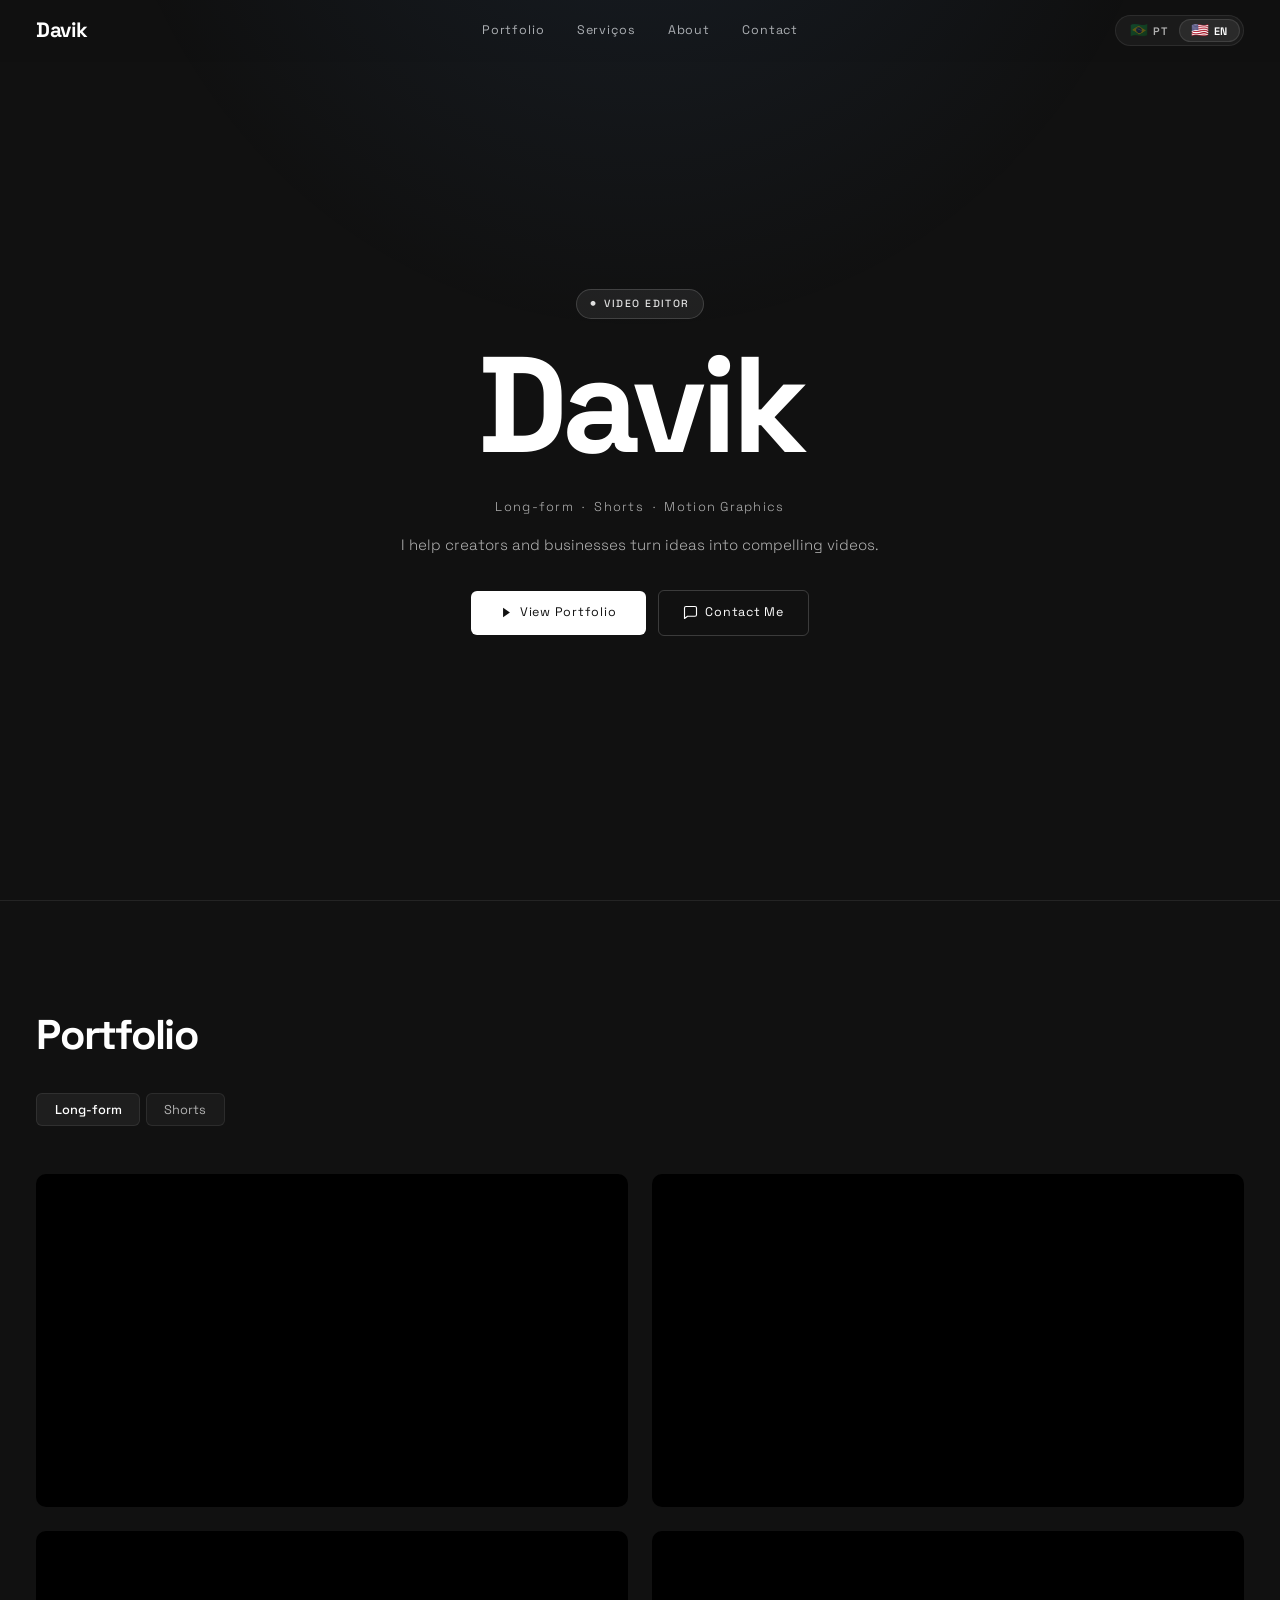
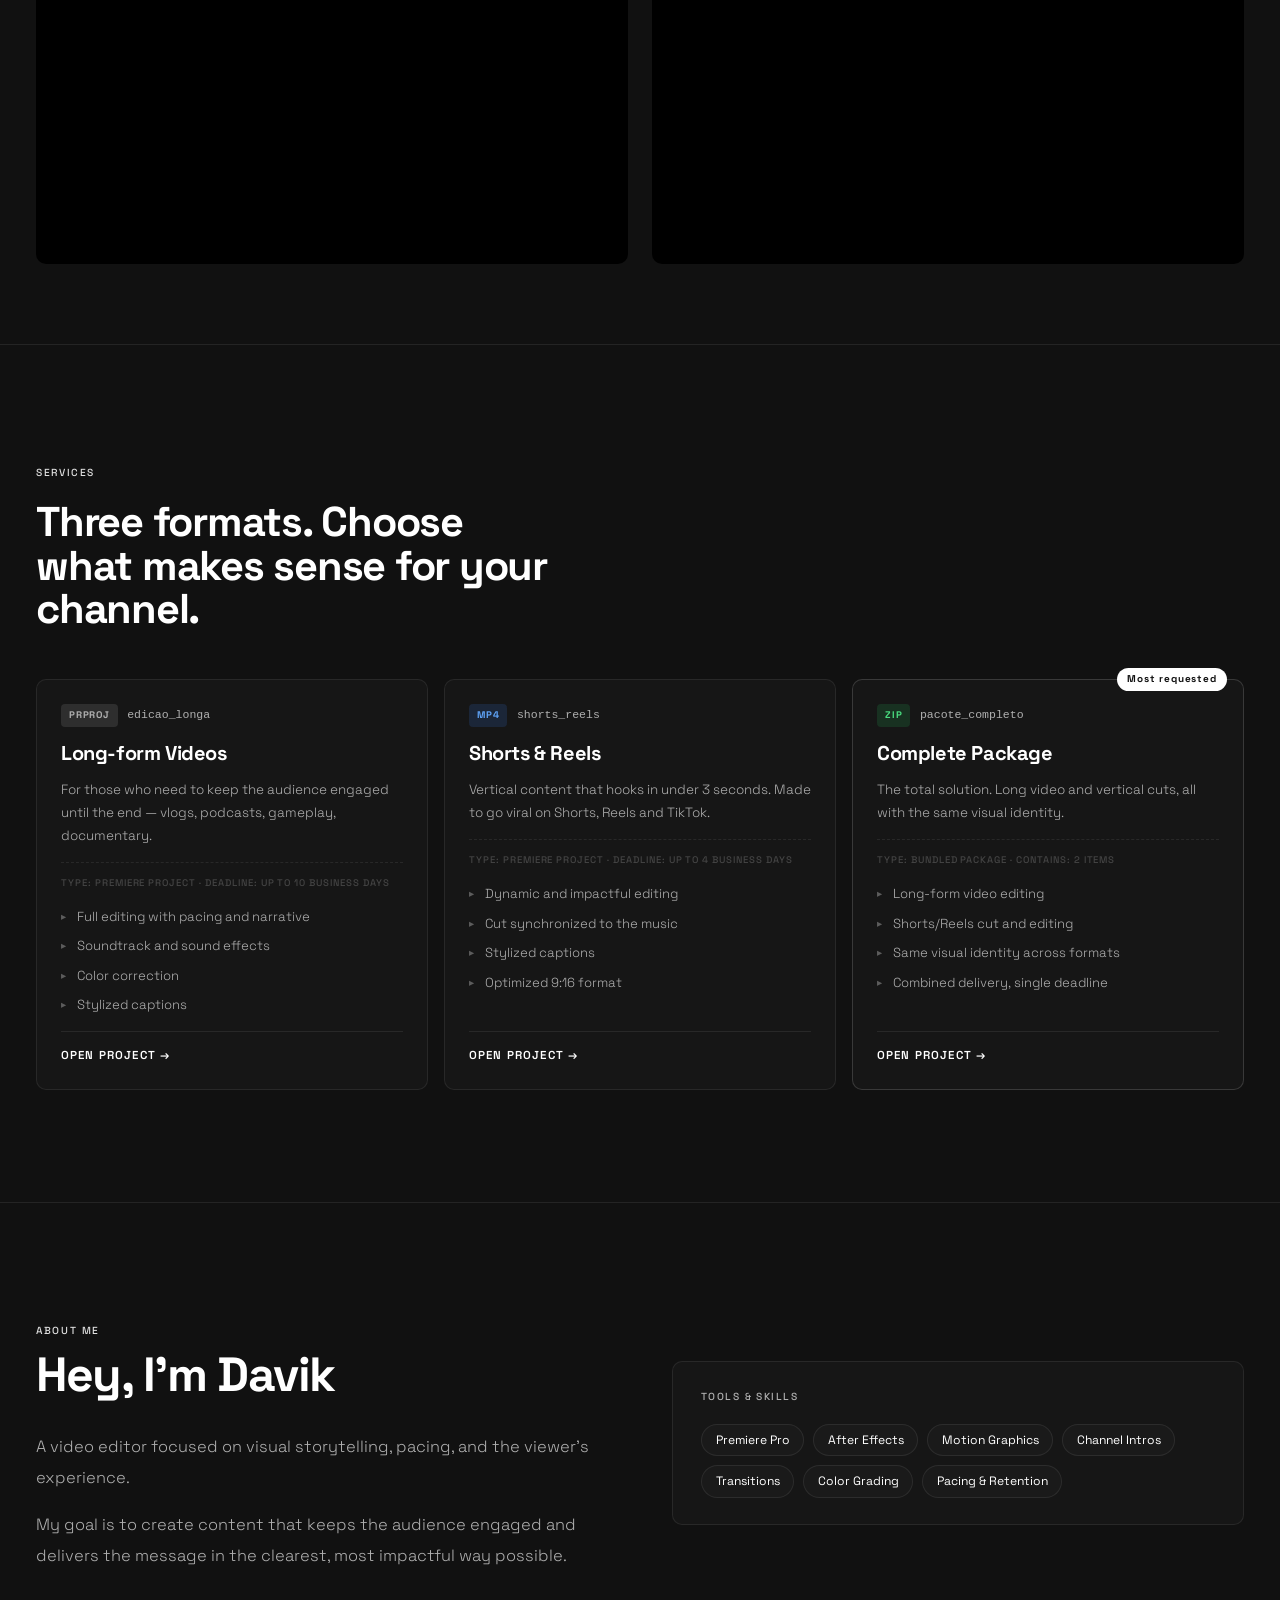
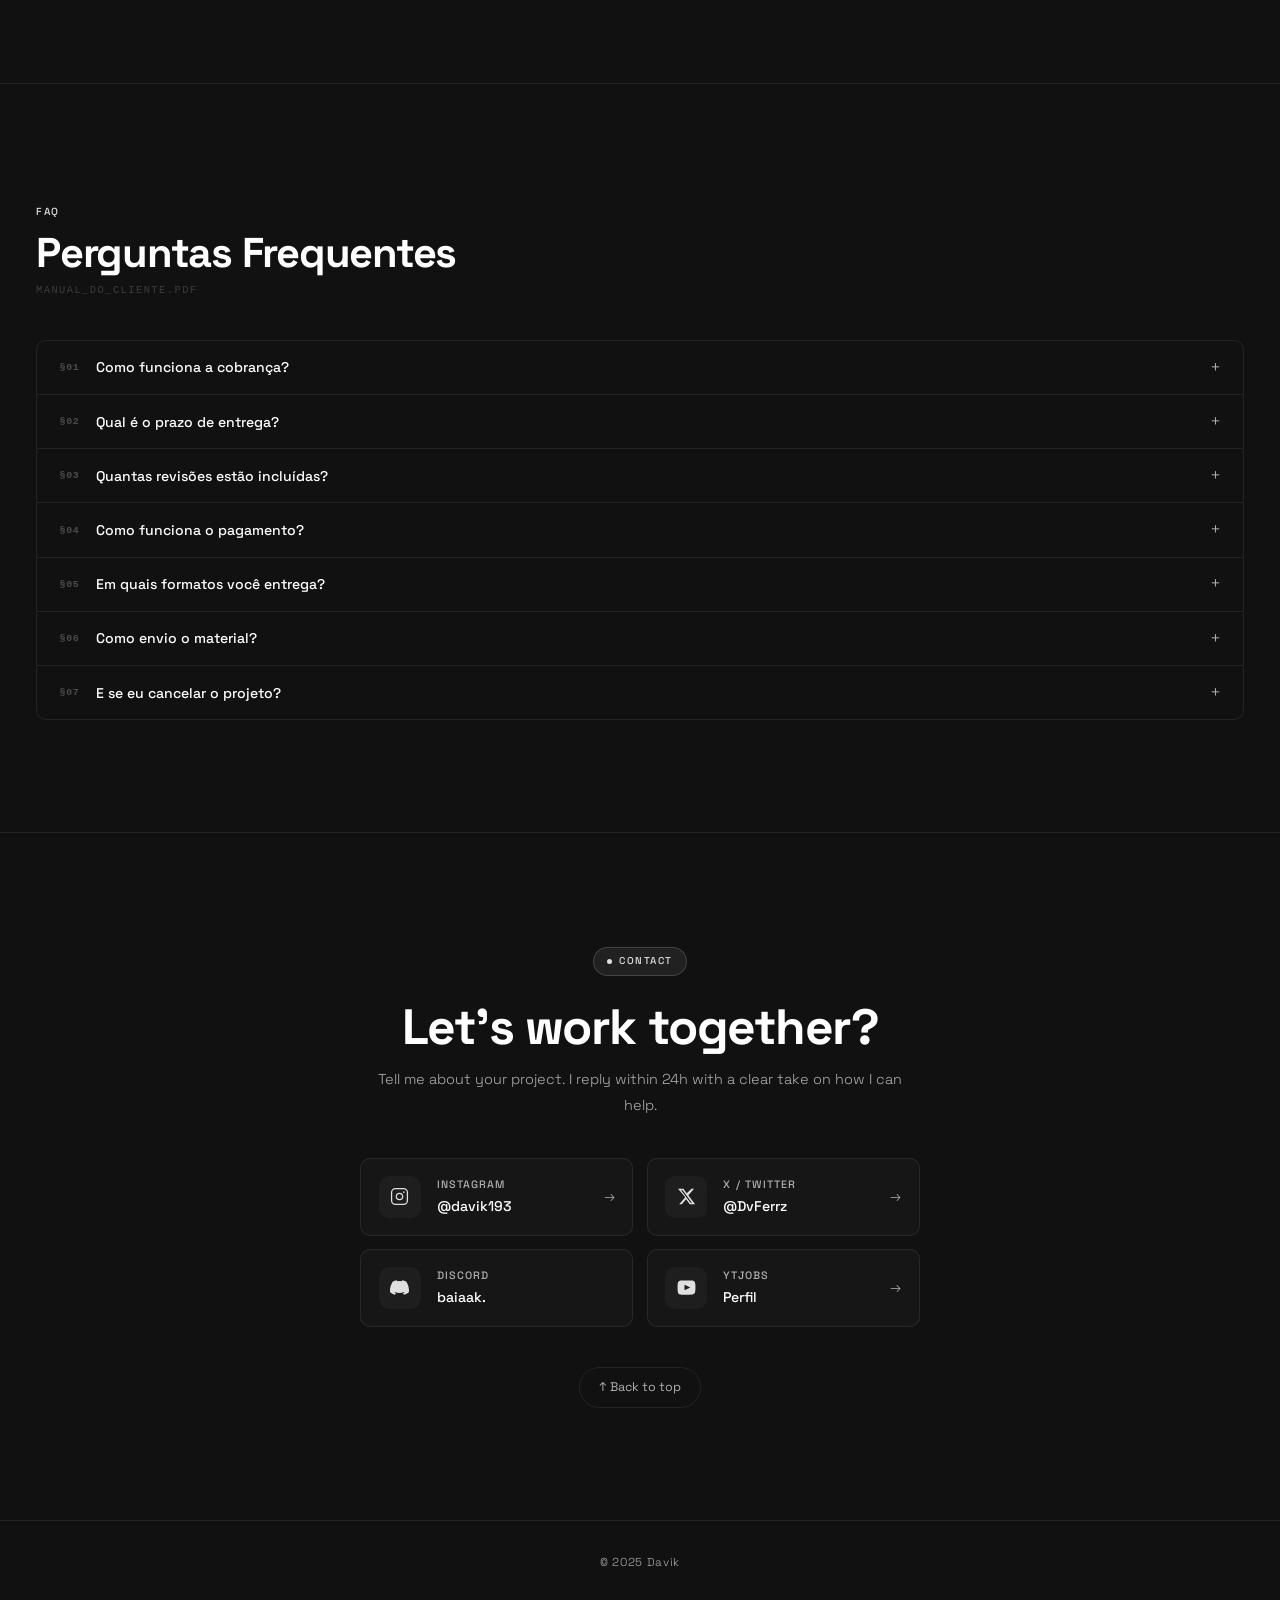
==== commit 2a6a72a5: "Index 3" ====
--- a/index.html
+++ b/index.html
@@ -342,6 +342,29 @@
 .skill-tag:hover { border-color: var(--accent); color: var(--accent); }
 
 /* ── CONTATO ── */
+/* ─── FAQ ─── */
+.faq { padding: 7rem 0; border-top: 1px solid var(--border); }
+.faq-head { margin-bottom: 2.5rem; }
+.faq-sub { font-size: 0.65rem; font-weight: 500; letter-spacing: 0.14em; text-transform: uppercase; color: rgba(255,255,255,0.18); margin-top: 0.5rem; font-family: monospace; }
+.faq-list { border: 1px solid var(--border); border-radius: var(--r); overflow: hidden; }
+.faq-item { border-bottom: 1px solid var(--border); }
+.faq-item:last-child { border-bottom: none; }
+.faq-q {
+  width: 100%; display: flex; align-items: center; gap: 1rem;
+  padding: 1.1rem 1.4rem; background: transparent; border: none; cursor: pointer;
+  font-family: var(--f); font-size: 0.88rem; font-weight: 500;
+  color: var(--ink); text-align: left; transition: background var(--t);
+}
+.faq-q:hover { background: rgba(255,255,255,0.04); }
+.faq-q[aria-expanded="true"] { background: rgba(255,255,255,0.06); }
+.faq-num { font-size: 0.62rem; font-weight: 700; letter-spacing: 0.08em; color: rgba(255,255,255,0.25); flex-shrink: 0; font-family: monospace; }
+.faq-icon { margin-left: auto; flex-shrink: 0; font-size: 1.1rem; font-weight: 300; color: var(--muted); transition: transform var(--t), color var(--t); line-height: 1; }
+.faq-q[aria-expanded="true"] .faq-icon { transform: rotate(45deg); color: var(--ink); }
+.faq-a { padding: 1rem 1.4rem 1.5rem calc(1.4rem + 2.5rem); animation: faqIn 0.25s ease; }
+@keyframes faqIn { from { opacity: 0; transform: translateY(-6px); } to { opacity: 1; transform: translateY(0); } }
+.faq-a p { font-size: 0.86rem; font-weight: 300; color: var(--muted); line-height: 1.8; }
+.faq-a strong { color: var(--ink); font-weight: 600; }
+
 .contato { padding: 7rem 0; border-top: 1px solid var(--border); text-align: center; }
 .contato-in { max-width: 560px; margin: 0 auto; }
 .c-badge {
@@ -844,6 +867,98 @@
           </div>
         </div>
       </div>
+    </div>
+  </div>
+</section>
+
+<!-- FAQ -->
+<section id="faq" class="faq">
+  <div class="wrap">
+    <div class="faq-head fade-up">
+      <span class="sobre-badge" data-i18n="faq.badge">FAQ</span>
+      <h2 class="s-title" data-i18n="faq.title">Perguntas Frequentes</h2>
+      <p class="faq-sub" data-i18n="faq.sub">MANUAL_DO_CLIENTE.pdf</p>
+    </div>
+
+    <div class="faq-list fade-up">
+
+      <div class="faq-item">
+        <button class="faq-q" aria-expanded="false">
+          <span class="faq-num">§01</span>
+          <span data-i18n="faq.q1">Como funciona a cobrança?</span>
+          <span class="faq-icon" aria-hidden="true">+</span>
+        </button>
+        <div class="faq-a" hidden>
+          <p data-i18n="faq.a1">A cobrança é feita por <strong>valor fixo por projeto</strong>, combinado no briefing. Para projetos maiores, também trabalho por hora editada.</p>
+        </div>
+      </div>
+
+      <div class="faq-item">
+        <button class="faq-q" aria-expanded="false">
+          <span class="faq-num">§02</span>
+          <span data-i18n="faq.q2">Qual é o prazo de entrega?</span>
+          <span class="faq-icon" aria-hidden="true">+</span>
+        </button>
+        <div class="faq-a" hidden>
+          <p data-i18n="faq.a2">Vídeos longos saem em até <strong>3 a 10 dias úteis</strong> após o recebimento do material. Shorts e Reels em até <strong>4 dias úteis</strong>. Motion e identidade combinamos no briefing. Artes, thumbnails e sprites de 4 a 14 dias após a confirmação do pagamento.</p>
+        </div>
+      </div>
+
+      <div class="faq-item">
+        <button class="faq-q" aria-expanded="false">
+          <span class="faq-num">§03</span>
+          <span data-i18n="faq.q3">Quantas revisões estão incluídas?</span>
+          <span class="faq-icon" aria-hidden="true">+</span>
+        </button>
+        <div class="faq-a" hidden>
+          <p data-i18n="faq.a3">São <strong>3 rodadas de revisão</strong> incluídas. Se precisar de mais, resolvemos juntos — o objetivo é você ficar 100% satisfeito.</p>
+        </div>
+      </div>
+
+      <div class="faq-item">
+        <button class="faq-q" aria-expanded="false">
+          <span class="faq-num">§04</span>
+          <span data-i18n="faq.q4">Como funciona o pagamento?</span>
+          <span class="faq-icon" aria-hidden="true">+</span>
+        </button>
+        <div class="faq-a" hidden>
+          <p data-i18n="faq.a4"><strong>50% de entrada</strong> antes de começar, os outros 50% na entrega. Aceito Pix, PayPal, transferência e outros meios combinados pelo WhatsApp.</p>
+        </div>
+      </div>
+
+      <div class="faq-item">
+        <button class="faq-q" aria-expanded="false">
+          <span class="faq-num">§05</span>
+          <span data-i18n="faq.q5">Em quais formatos você entrega?</span>
+          <span class="faq-icon" aria-hidden="true">+</span>
+        </button>
+        <div class="faq-a" hidden>
+          <p data-i18n="faq.a5"><strong>MP4 (H.264/H.265)</strong> na proporção certa pra cada plataforma — 16:9 no YouTube, 9:16 no Shorts/Reels/TikTok. Formato diferente? É só pedir.</p>
+        </div>
+      </div>
+
+      <div class="faq-item">
+        <button class="faq-q" aria-expanded="false">
+          <span class="faq-num">§06</span>
+          <span data-i18n="faq.q6">Como envio o material?</span>
+          <span class="faq-icon" aria-hidden="true">+</span>
+        </button>
+        <div class="faq-a" hidden>
+          <p data-i18n="faq.a6">Prefiro receber via <strong>Google Drive ou WeTransfer</strong>. Manda o link com tudo — gravações, áudios, referências — e eu começo assim que a entrada for confirmada.</p>
+        </div>
+      </div>
+
+      <div class="faq-item">
+        <button class="faq-q" aria-expanded="false">
+          <span class="faq-num">§07</span>
+          <span data-i18n="faq.q7">E se eu cancelar o projeto?</span>
+          <span class="faq-icon" aria-hidden="true">+</span>
+        </button>
+        <div class="faq-a" hidden>
+          <p data-i18n="faq.a7"><strong>Antes do início:</strong> reembolso integral. <strong>Depois do início, antes da 1ª prévia:</strong> 50% de reembolso. <strong>Depois da 1ª prévia:</strong> sem reembolso — o trabalho já foi feito.</p>
+        </div>
+      </div>
+
     </div>
   </div>
 </section>
@@ -1099,7 +1214,28 @@
 /* ─── Public toggle ─── */
 window.setLang = function(lang) { applyLang(lang); };
 
-/* ─── Tabs ─── */
+/* ─── FAQ accordion ─── */
+document.querySelectorAll('.faq-q').forEach(function(btn) {
+  btn.addEventListener('click', function() {
+    var item   = btn.closest('.faq-item');
+    var answer = item.querySelector('.faq-a');
+    var open   = btn.getAttribute('aria-expanded') === 'true';
+
+    /* Fechar todos */
+    document.querySelectorAll('.faq-q').forEach(function(b) {
+      b.setAttribute('aria-expanded', 'false');
+      b.closest('.faq-item').querySelector('.faq-a').hidden = true;
+    });
+
+    /* Abrir o clicado (se estava fechado) */
+    if (!open) {
+      btn.setAttribute('aria-expanded', 'true');
+      answer.hidden = false;
+    }
+  });
+});
+
+
 document.querySelectorAll('.tab-btn').forEach(function(btn) {
   btn.addEventListener('click', function() {
     var panelId = btn.getAttribute('aria-controls');
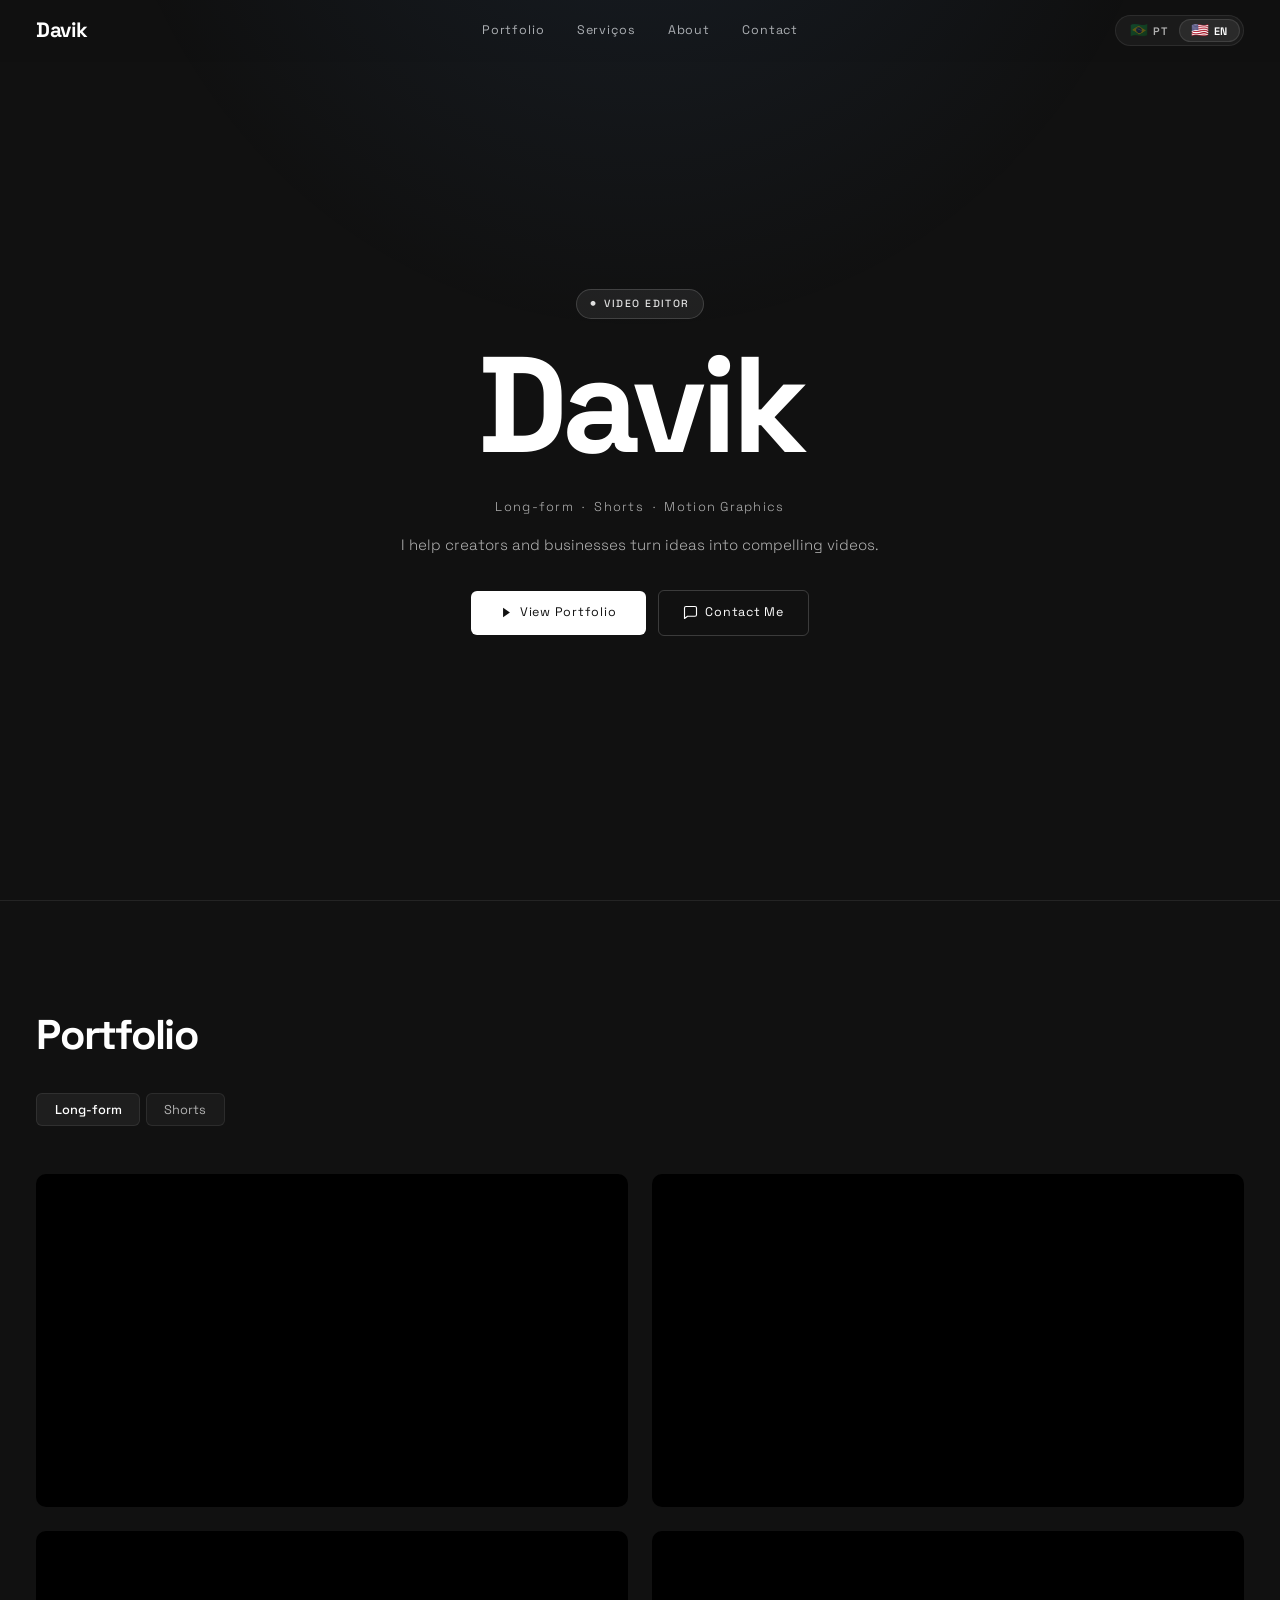
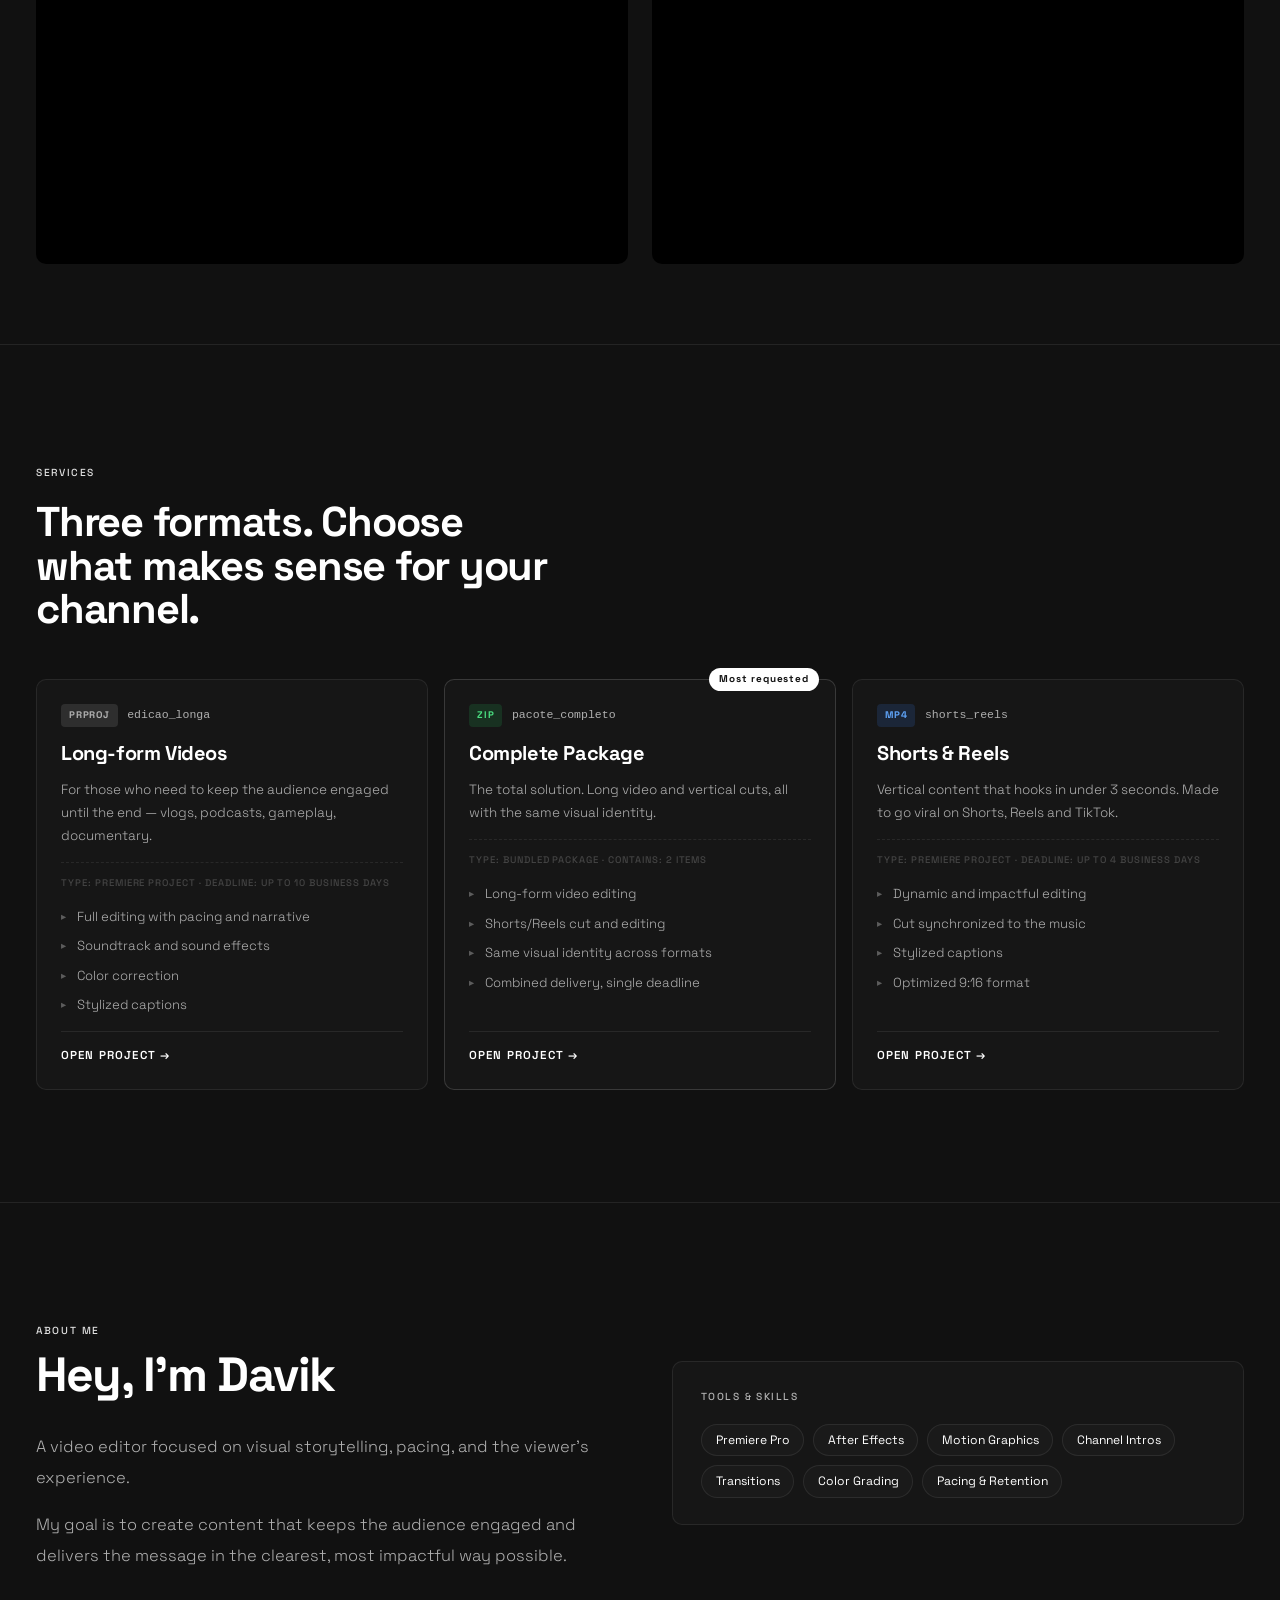
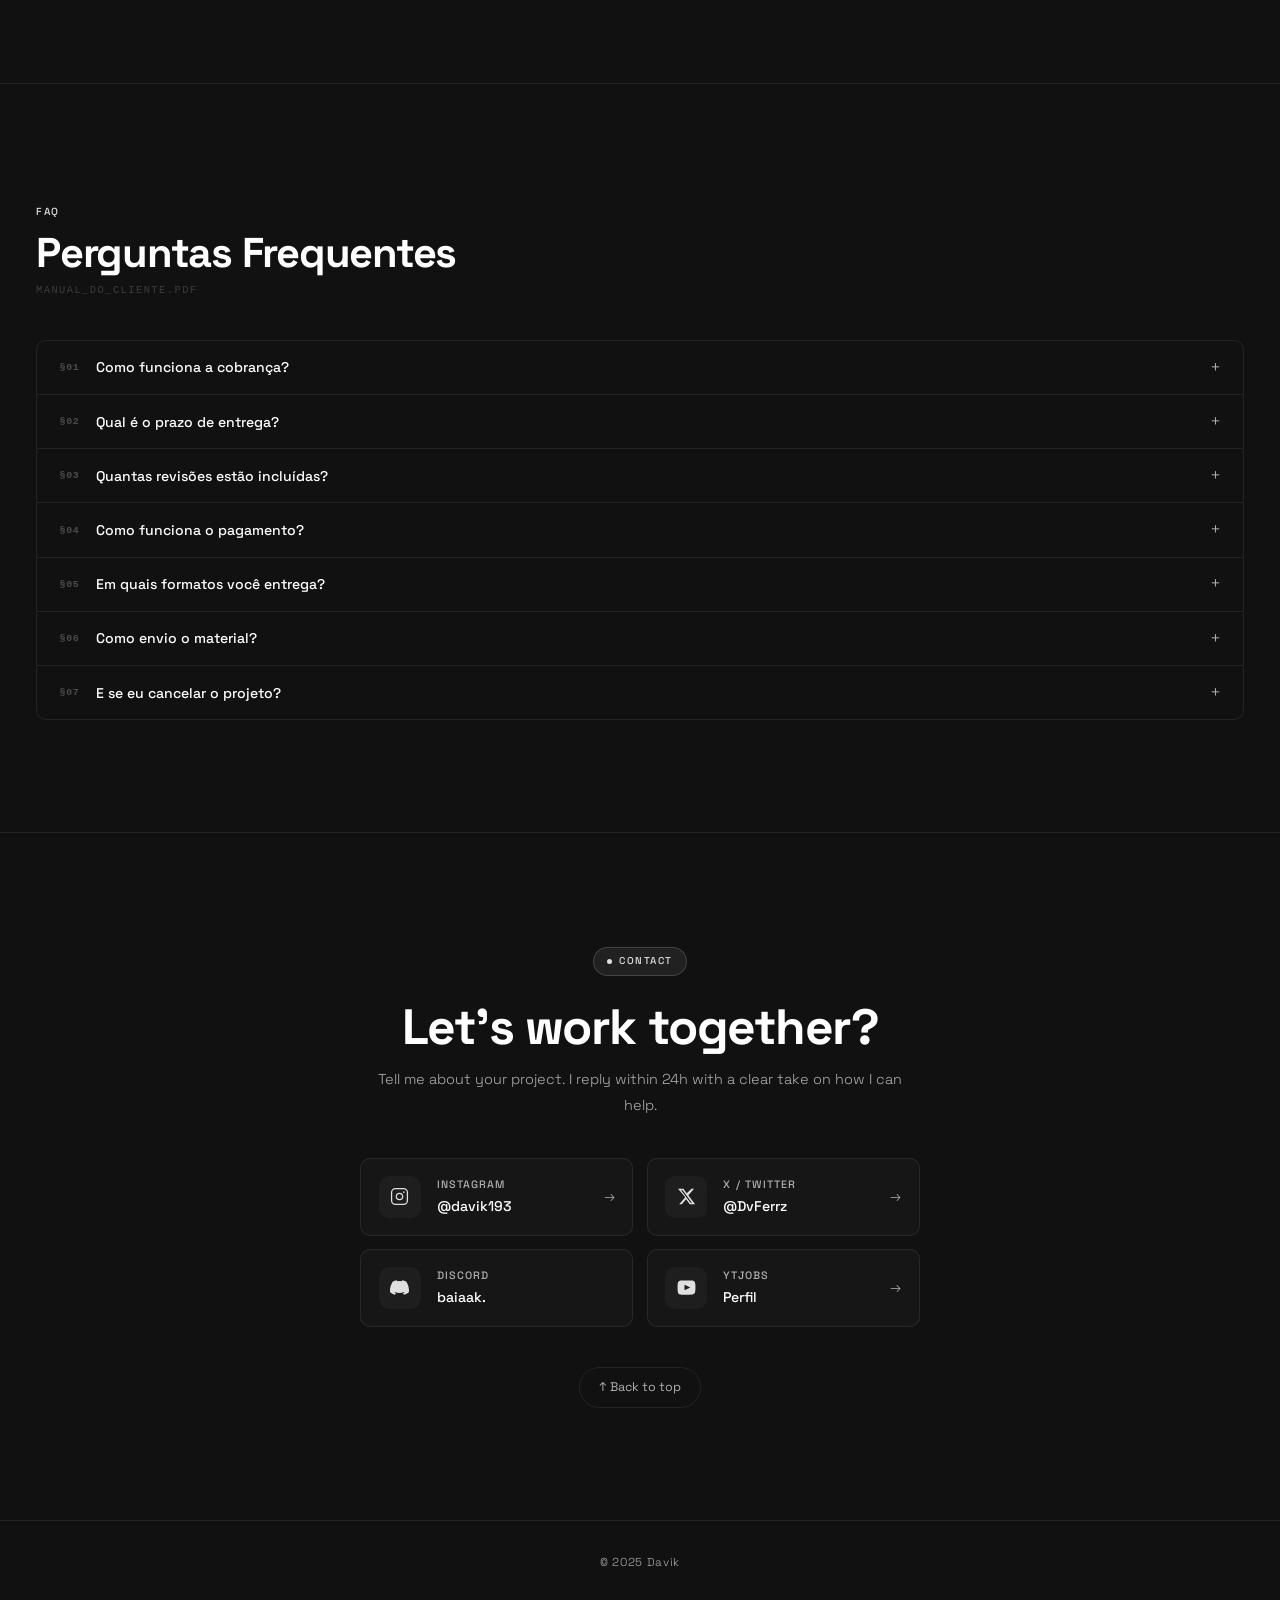
==== commit b4cbfcf0: "Index 4" ====
--- a/index.html
+++ b/index.html
@@ -801,24 +801,6 @@
       </div>
 
       <!-- Card 2 -->
-      <div class="srv-card">
-        <div class="srv-card-top">
-          <span class="srv-tag srv-tag--mp4">MP4</span>
-          <span class="srv-filename">shorts_reels</span>
-        </div>
-        <h3 class="srv-name" data-i18n="services.p2.name">Shorts &amp; Reels</h3>
-        <p class="srv-desc" data-i18n="services.p2.desc">Conteúdo vertical que prende em menos de 3 segundos. Feito pra viralizar no Shorts, Reels e TikTok.</p>
-        <p class="srv-meta" data-i18n="services.p2.meta">TIPO: PROJETO PREMIERE · PRAZO: ATÉ 4 DIAS ÚTEIS</p>
-        <ul class="srv-list">
-          <li data-i18n="services.p2.f1">Edição dinâmica e impactante</li>
-          <li data-i18n="services.p2.f2">Corte sincronizado com a música</li>
-          <li data-i18n="services.p2.f3">Legendas estilizadas</li>
-          <li data-i18n="services.p2.f4">Formato 9:16 otimizado</li>
-        </ul>
-        <a href="#contato" class="srv-cta" data-i18n="services.cta">Abrir Projeto →</a>
-      </div>
-
-      <!-- Card 3 -->
       <div class="srv-card srv-card--highlight">
         <div class="srv-badge-popular" data-i18n="services.popular">Mais pedido</div>
         <div class="srv-card-top">
@@ -833,6 +815,24 @@
           <li data-i18n="services.p3.f2">Corte e edição de Shorts/Reels</li>
           <li data-i18n="services.p3.f3">Mesma identidade visual entre os formatos</li>
           <li data-i18n="services.p3.f4">Entrega combinada, um único prazo</li>
+        </ul>
+        <a href="#contato" class="srv-cta" data-i18n="services.cta">Abrir Projeto →</a>
+      </div>
+
+      <!-- Card 3 -->
+      <div class="srv-card">
+        <div class="srv-card-top">
+          <span class="srv-tag srv-tag--mp4">MP4</span>
+          <span class="srv-filename">shorts_reels</span>
+        </div>
+        <h3 class="srv-name" data-i18n="services.p2.name">Shorts &amp; Reels</h3>
+        <p class="srv-desc" data-i18n="services.p2.desc">Conteúdo vertical que prende em menos de 3 segundos. Feito pra viralizar no Shorts, Reels e TikTok.</p>
+        <p class="srv-meta" data-i18n="services.p2.meta">TIPO: PROJETO PREMIERE · PRAZO: ATÉ 4 DIAS ÚTEIS</p>
+        <ul class="srv-list">
+          <li data-i18n="services.p2.f1">Edição dinâmica e impactante</li>
+          <li data-i18n="services.p2.f2">Corte sincronizado com a música</li>
+          <li data-i18n="services.p2.f3">Legendas estilizadas</li>
+          <li data-i18n="services.p2.f4">Formato 9:16 otimizado</li>
         </ul>
         <a href="#contato" class="srv-cta" data-i18n="services.cta">Abrir Projeto →</a>
       </div>
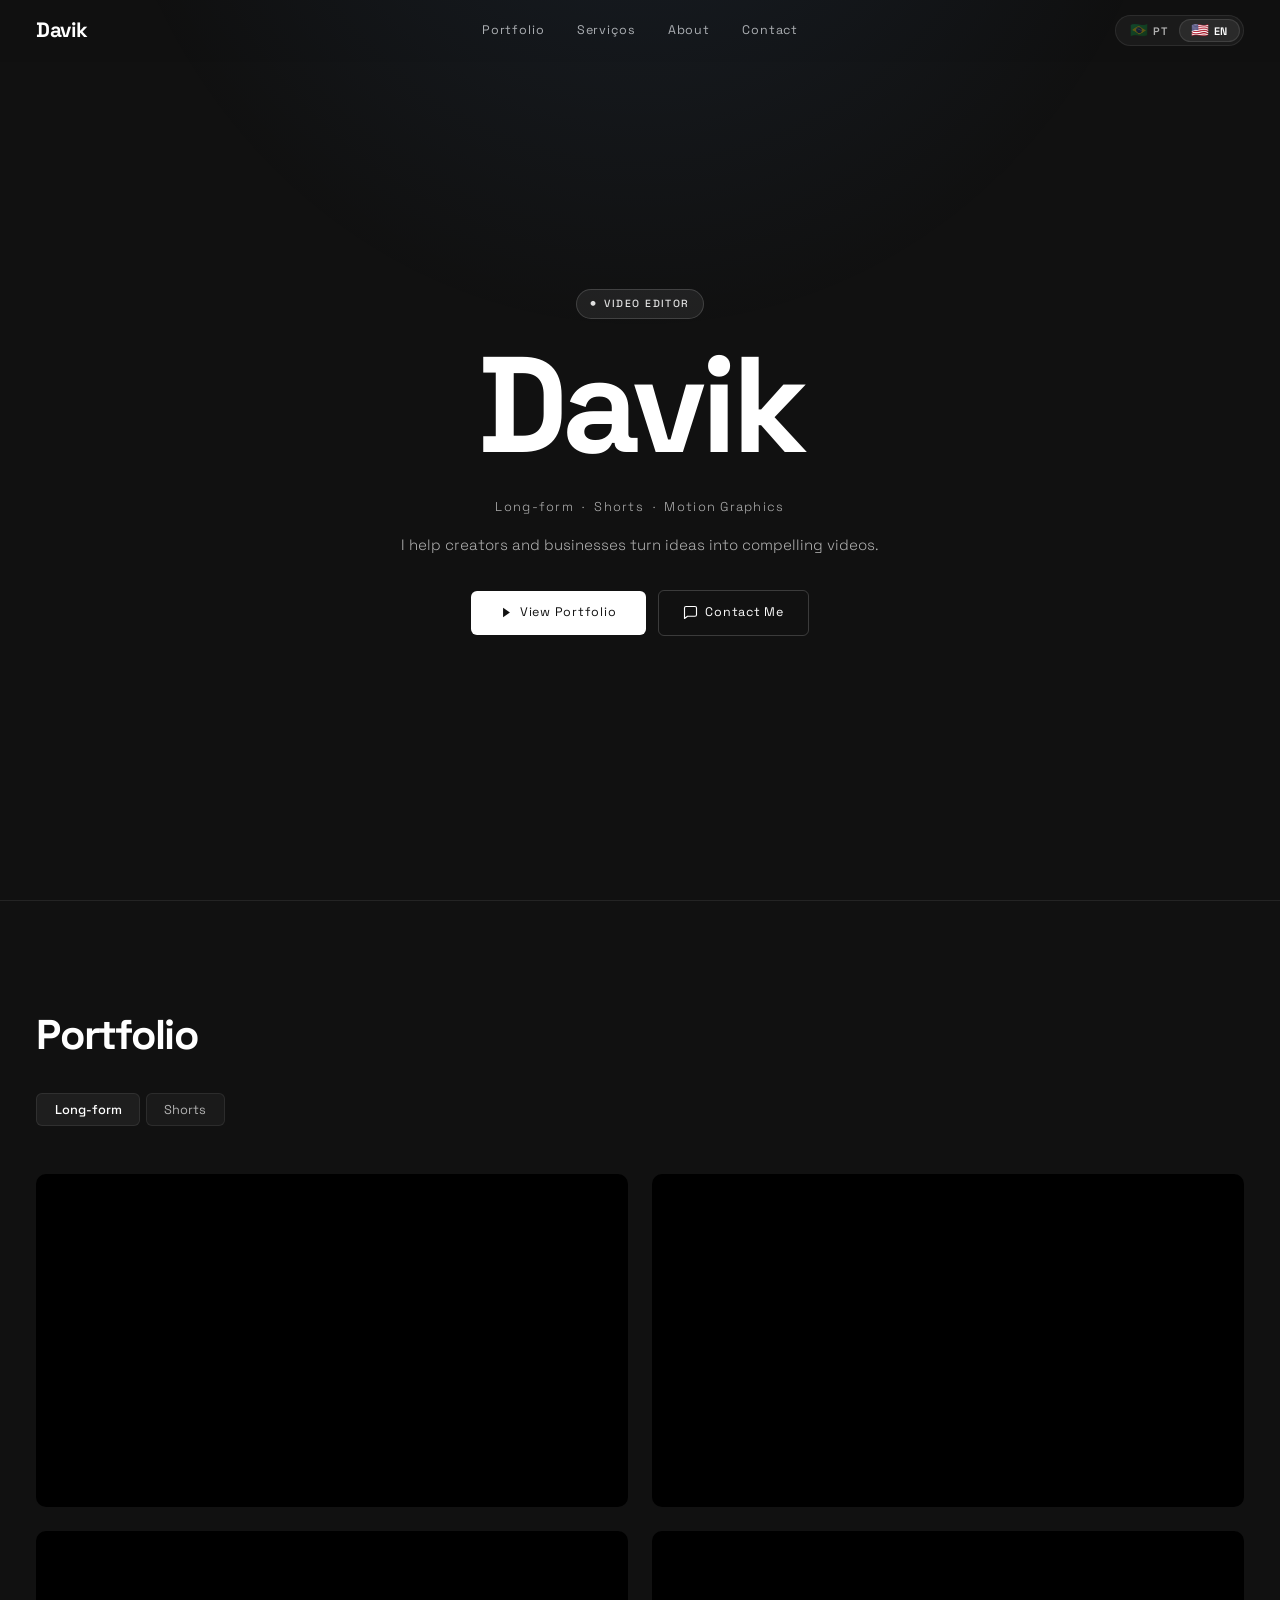
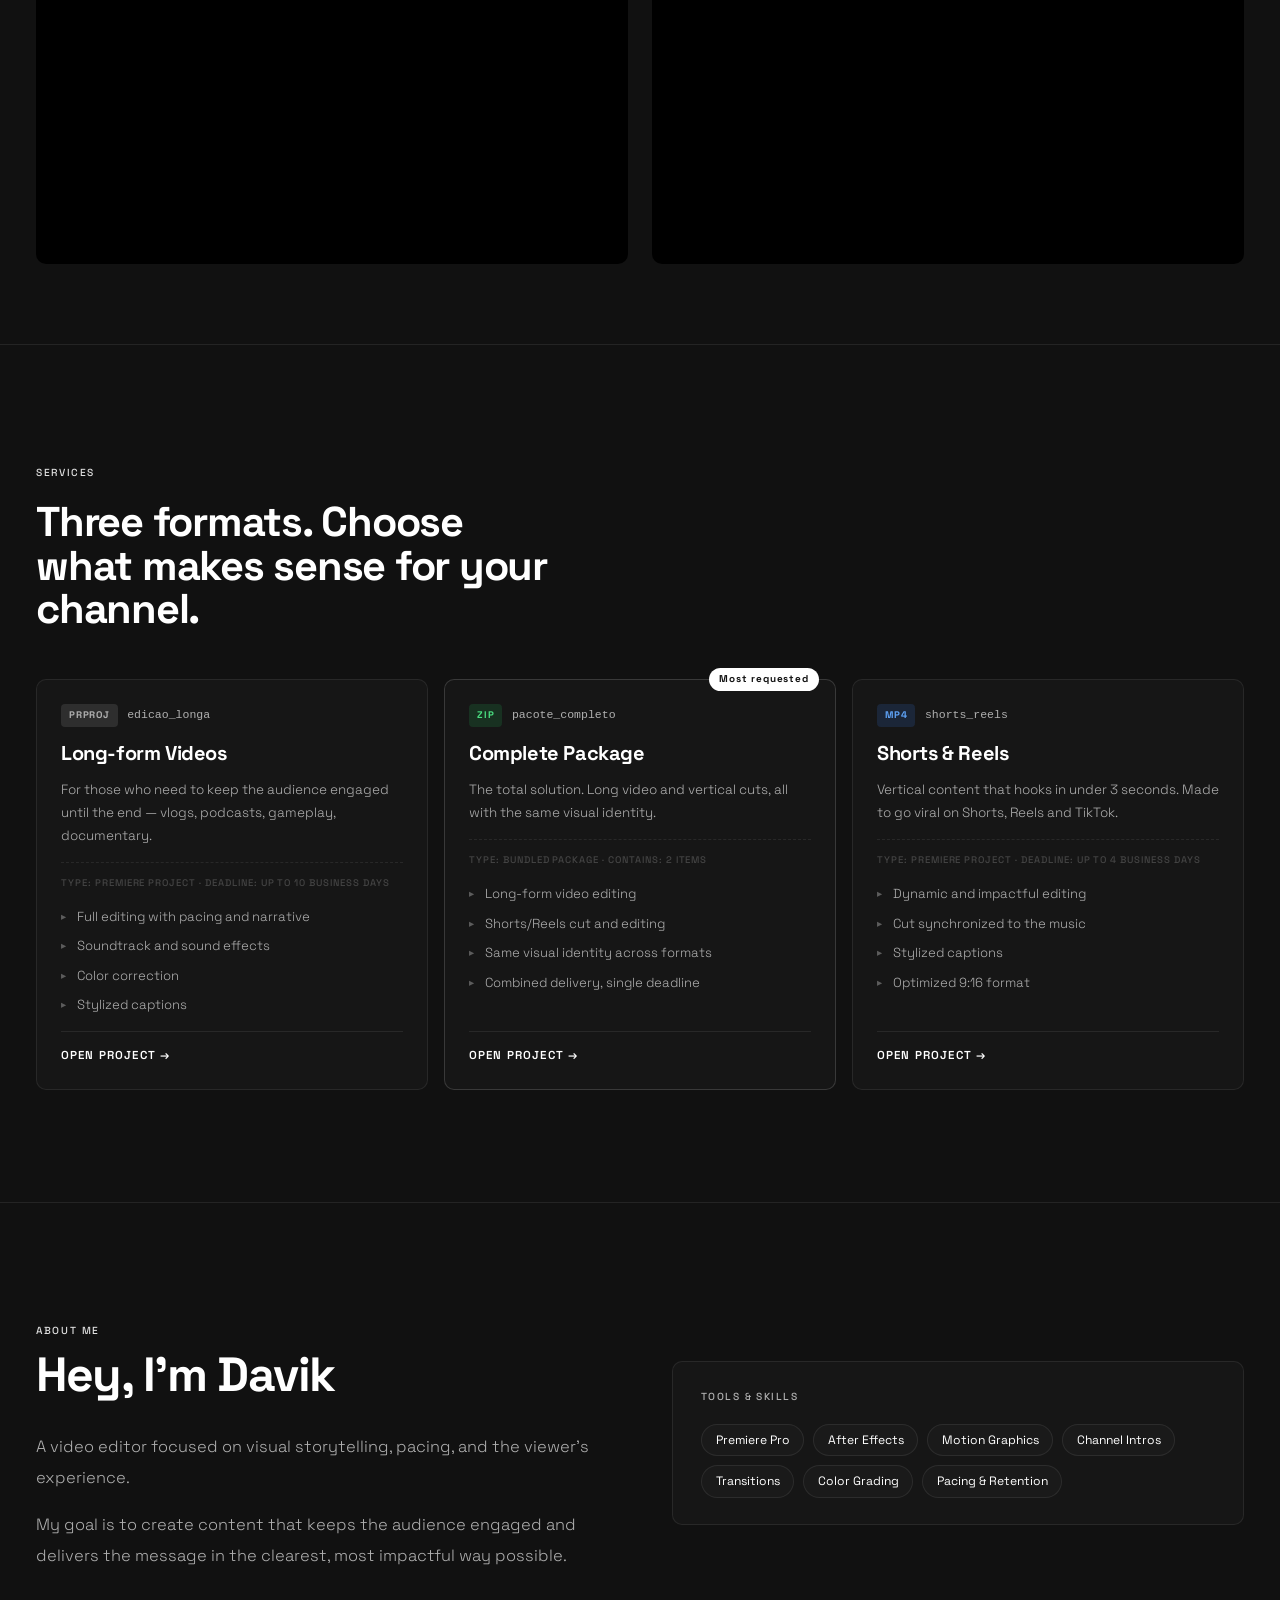
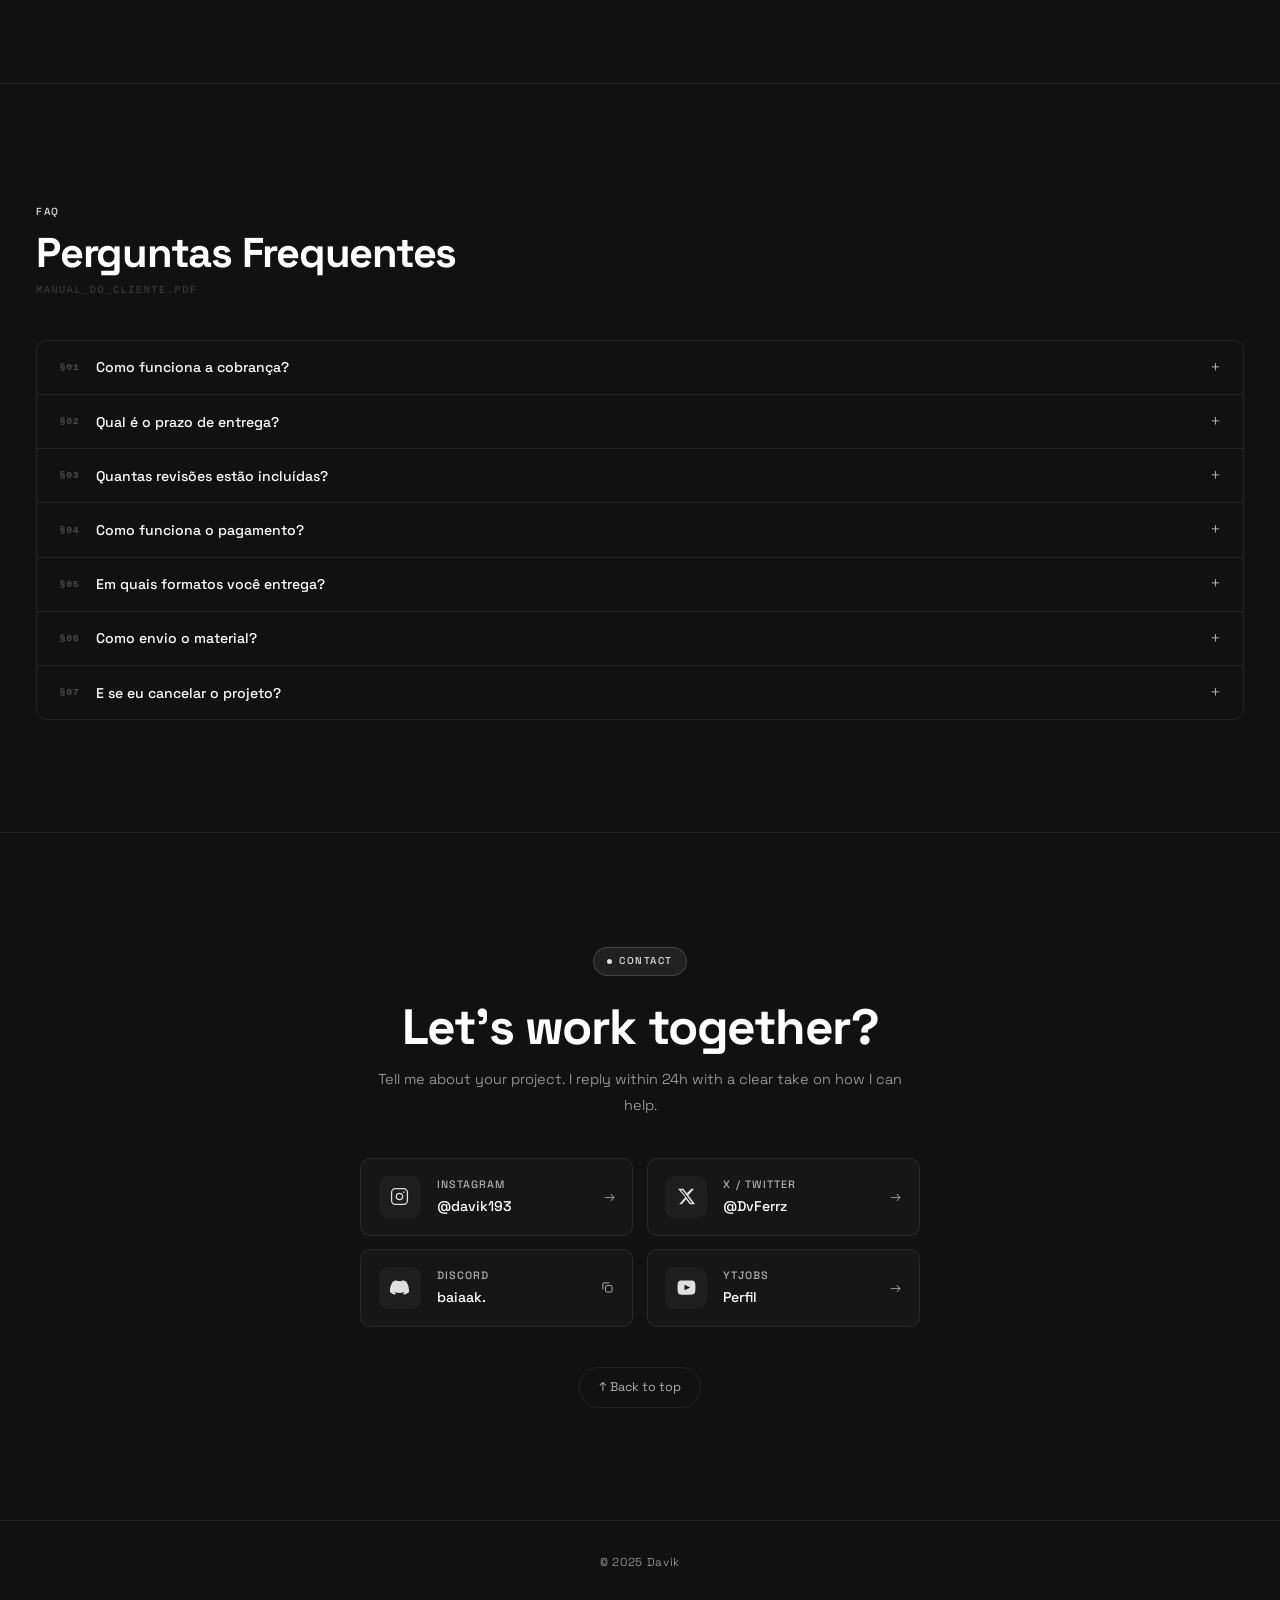
==== commit ecf92ce5: "Index 5" ====
--- a/index.html
+++ b/index.html
@@ -408,10 +408,27 @@
 .icon-instagram{ background: #1e1e1e; color: #E0E0E0; }
 .icon-ytjobs   { background: #1e1e1e; color: #E0E0E0; }
 .icon-threads  { background: #1e1e1e; color: #E0E0E0; }
-.c-card-body { flex: 1; min-width: 0; }
+.discord-copy {
+  display: flex; align-items: center; justify-content: center;
+  background: none; border: none; cursor: pointer;
+  padding: 0; flex-shrink: 0; margin-left: auto;
+  position: relative; width: 14px; height: 14px;
+}
+.copy-icon, .check-icon {
+  width: 13px; height: 13px;
+  position: absolute; top: 0; left: 0;
+  transition: opacity 0.2s ease, color 0.2s ease;
+}
+.copy-icon  { color: var(--muted); opacity: 1; }
+.check-icon { color: #4ade80; opacity: 0; }
+.discord-copy.copied .copy-icon  { opacity: 0; }
+.discord-copy.copied .check-icon { opacity: 1; }
+.discord-copy:hover .copy-icon { color: var(--ink); }
+
+
 .c-platform { font-size: .67rem; font-weight: 500; letter-spacing: .1em; text-transform: uppercase; color: var(--muted); }
 .c-handle { font-size: .88rem; font-weight: 500; color: var(--ink); margin-top: .1rem; }
-.c-card-arrow { font-size: .85rem; color: var(--muted); transition: color var(--t), transform var(--t); }
+.c-card-arrow { font-size: .85rem; color: var(--muted); margin-left: auto; transition: color var(--t), transform var(--t); }
 .c-card:hover .c-card-arrow { color: var(--ink); transform: translate(2px,-2px); }
 .back-top {
   display: inline-flex; align-items: center; gap: .5rem;
@@ -995,7 +1012,7 @@
           <span class="c-card-arrow" aria-hidden="true">→</span>
         </a>
 
-        <div class="c-card">
+        <div class="c-card" style="cursor:default;">
           <span class="c-card-icon icon-discord" aria-hidden="true">
             <svg viewBox="0 0 24 24" fill="currentColor"><path d="M20.317 4.37a19.791 19.791 0 0 0-4.885-1.515.074.074 0 0 0-.079.037c-.21.375-.444.864-.608 1.25a18.27 18.27 0 0 0-5.487 0 12.64 12.64 0 0 0-.617-1.25.077.077 0 0 0-.079-.037A19.736 19.736 0 0 0 3.677 4.37a.07.07 0 0 0-.032.027C.533 9.046-.32 13.58.099 18.057a.082.082 0 0 0 .031.057 19.9 19.9 0 0 0 5.993 3.03.078.078 0 0 0 .084-.028 14.09 14.09 0 0 0 1.226-1.994.076.076 0 0 0-.041-.106 13.107 13.107 0 0 1-1.872-.892.077.077 0 0 1-.008-.128 10.2 10.2 0 0 0 .372-.292.074.074 0 0 1 .077-.01c3.928 1.793 8.18 1.793 12.062 0a.074.074 0 0 1 .078.01c.12.098.246.198.373.292a.077.077 0 0 1-.006.127 12.299 12.299 0 0 1-1.873.892.077.077 0 0 0-.041.107c.36.698.772 1.362 1.225 1.993a.076.076 0 0 0 .084.028 19.839 19.839 0 0 0 6.002-3.03.077.077 0 0 0 .032-.054c.5-5.177-.838-9.674-3.549-13.66a.061.061 0 0 0-.031-.03z"/></svg>
           </span>
@@ -1003,6 +1020,10 @@
             <p class="c-platform">Discord</p>
             <p class="c-handle">baiaak.</p>
           </div>
+          <button class="discord-copy" id="discord-copy-btn" onclick="copyDiscord()" title="Copiar username" aria-label="Copiar username do Discord">
+            <svg class="copy-icon" viewBox="0 0 20 20" fill="none" stroke="currentColor" stroke-width="1.5"><rect x="7" y="7" width="10" height="10" rx="2"/><path d="M3 13V4a1 1 0 0 1 1-1h9"/></svg>
+            <svg class="check-icon" viewBox="0 0 20 20" fill="none" stroke="currentColor" stroke-width="2" stroke-linecap="round" stroke-linejoin="round"><polyline points="4,10 8,14 16,6"/></svg>
+          </button>
         </div>
 
         <a href="https://ytjobs.co/talent/profile/539141?r=526" class="c-card" target="_blank" rel="noopener">
@@ -1214,7 +1235,16 @@
 /* ─── Public toggle ─── */
 window.setLang = function(lang) { applyLang(lang); };
 
-/* ─── FAQ accordion ─── */
+/* ─── Discord copy ─── */
+window.copyDiscord = function() {
+  navigator.clipboard.writeText('baiaak.').then(function() {
+    var btn = document.getElementById('discord-copy-btn');
+    btn.classList.add('copied');
+    setTimeout(function() { btn.classList.remove('copied'); }, 2000);
+  }).catch(function() {});
+};
+
+
 document.querySelectorAll('.faq-q').forEach(function(btn) {
   btn.addEventListener('click', function() {
     var item   = btn.closest('.faq-item');
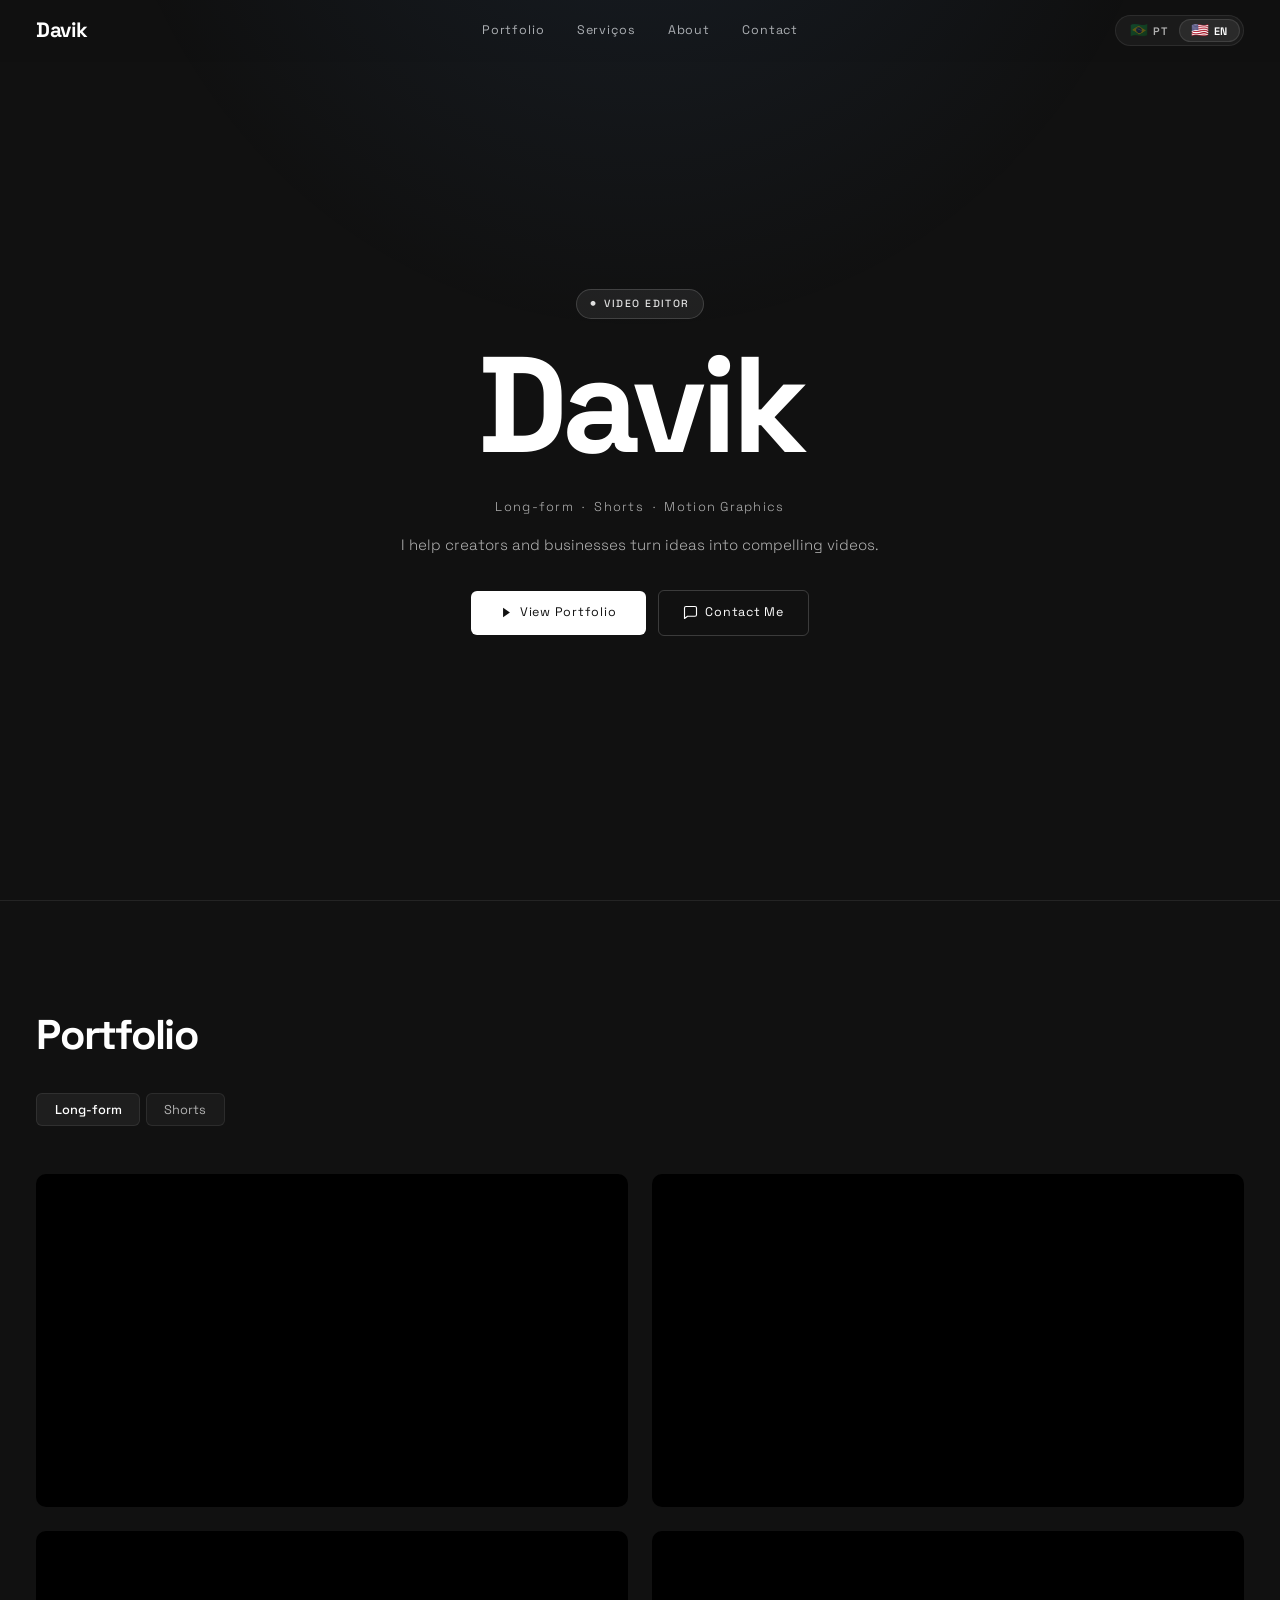
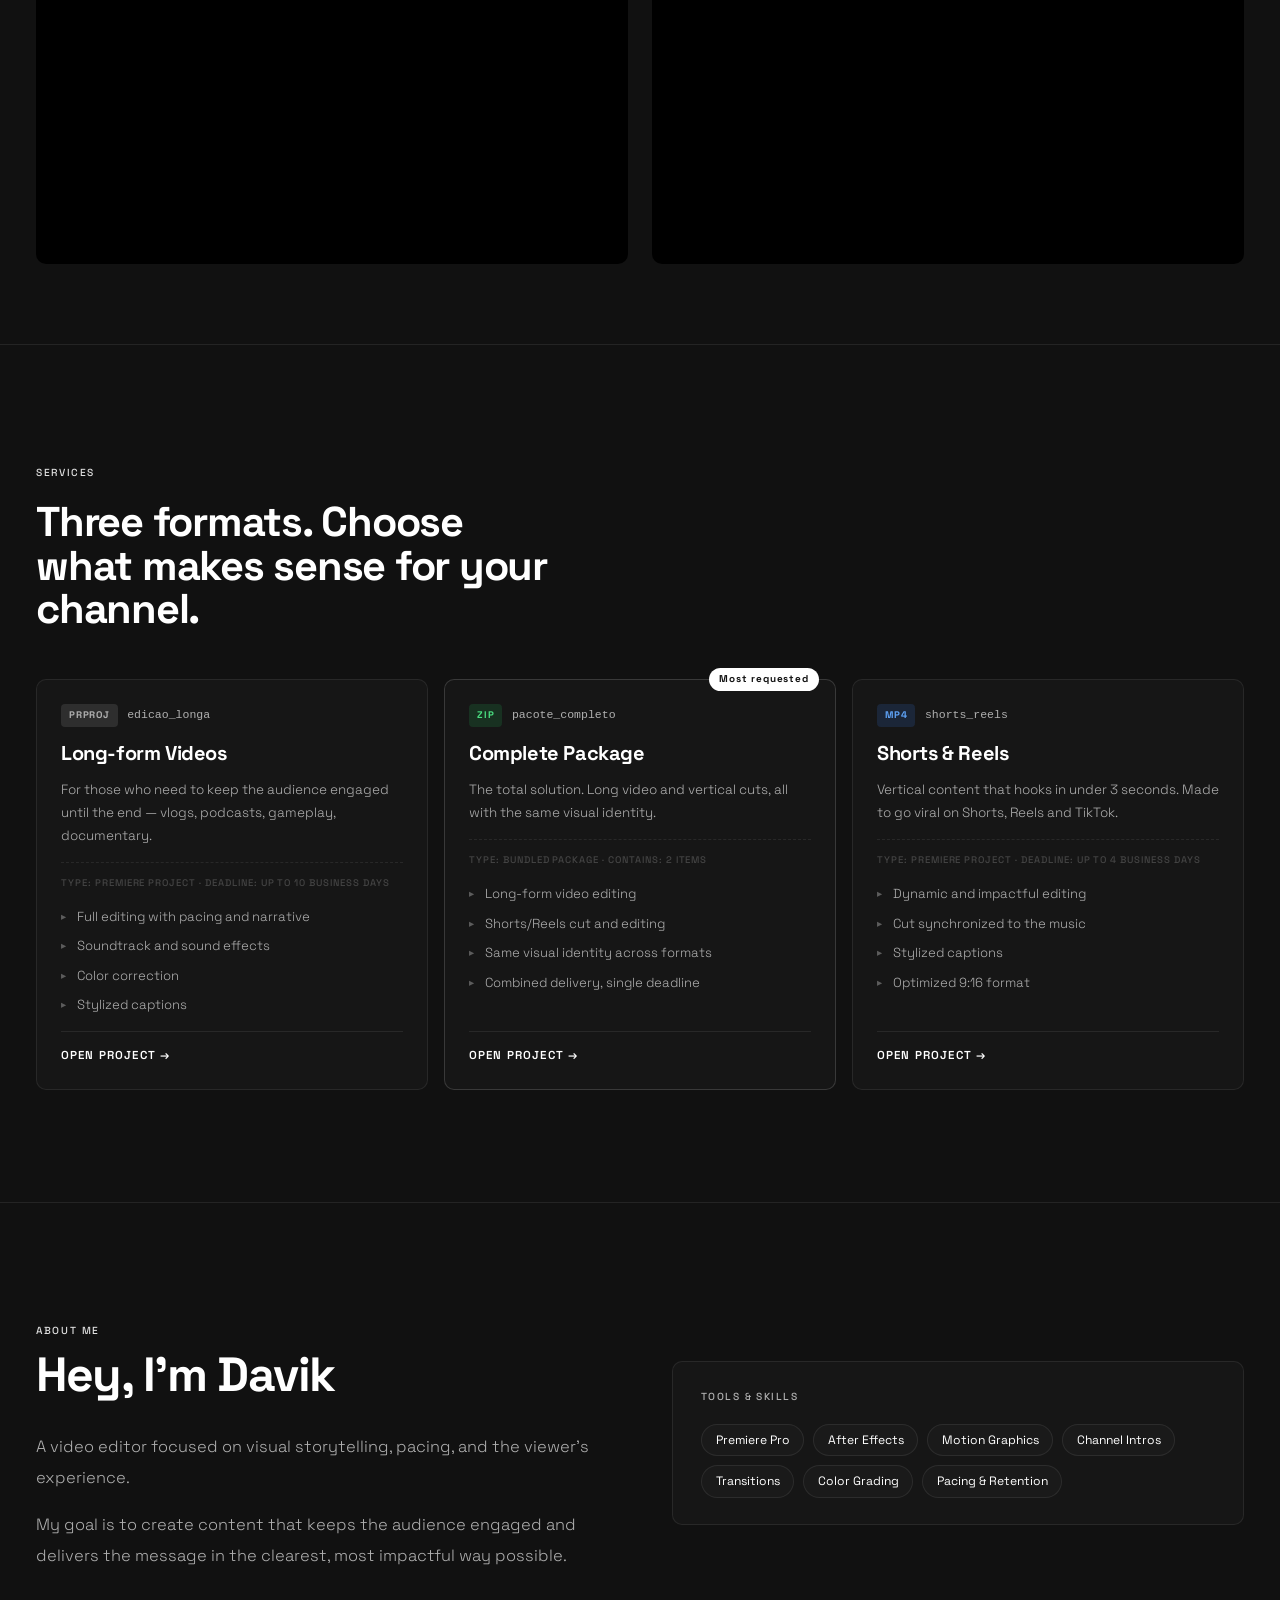
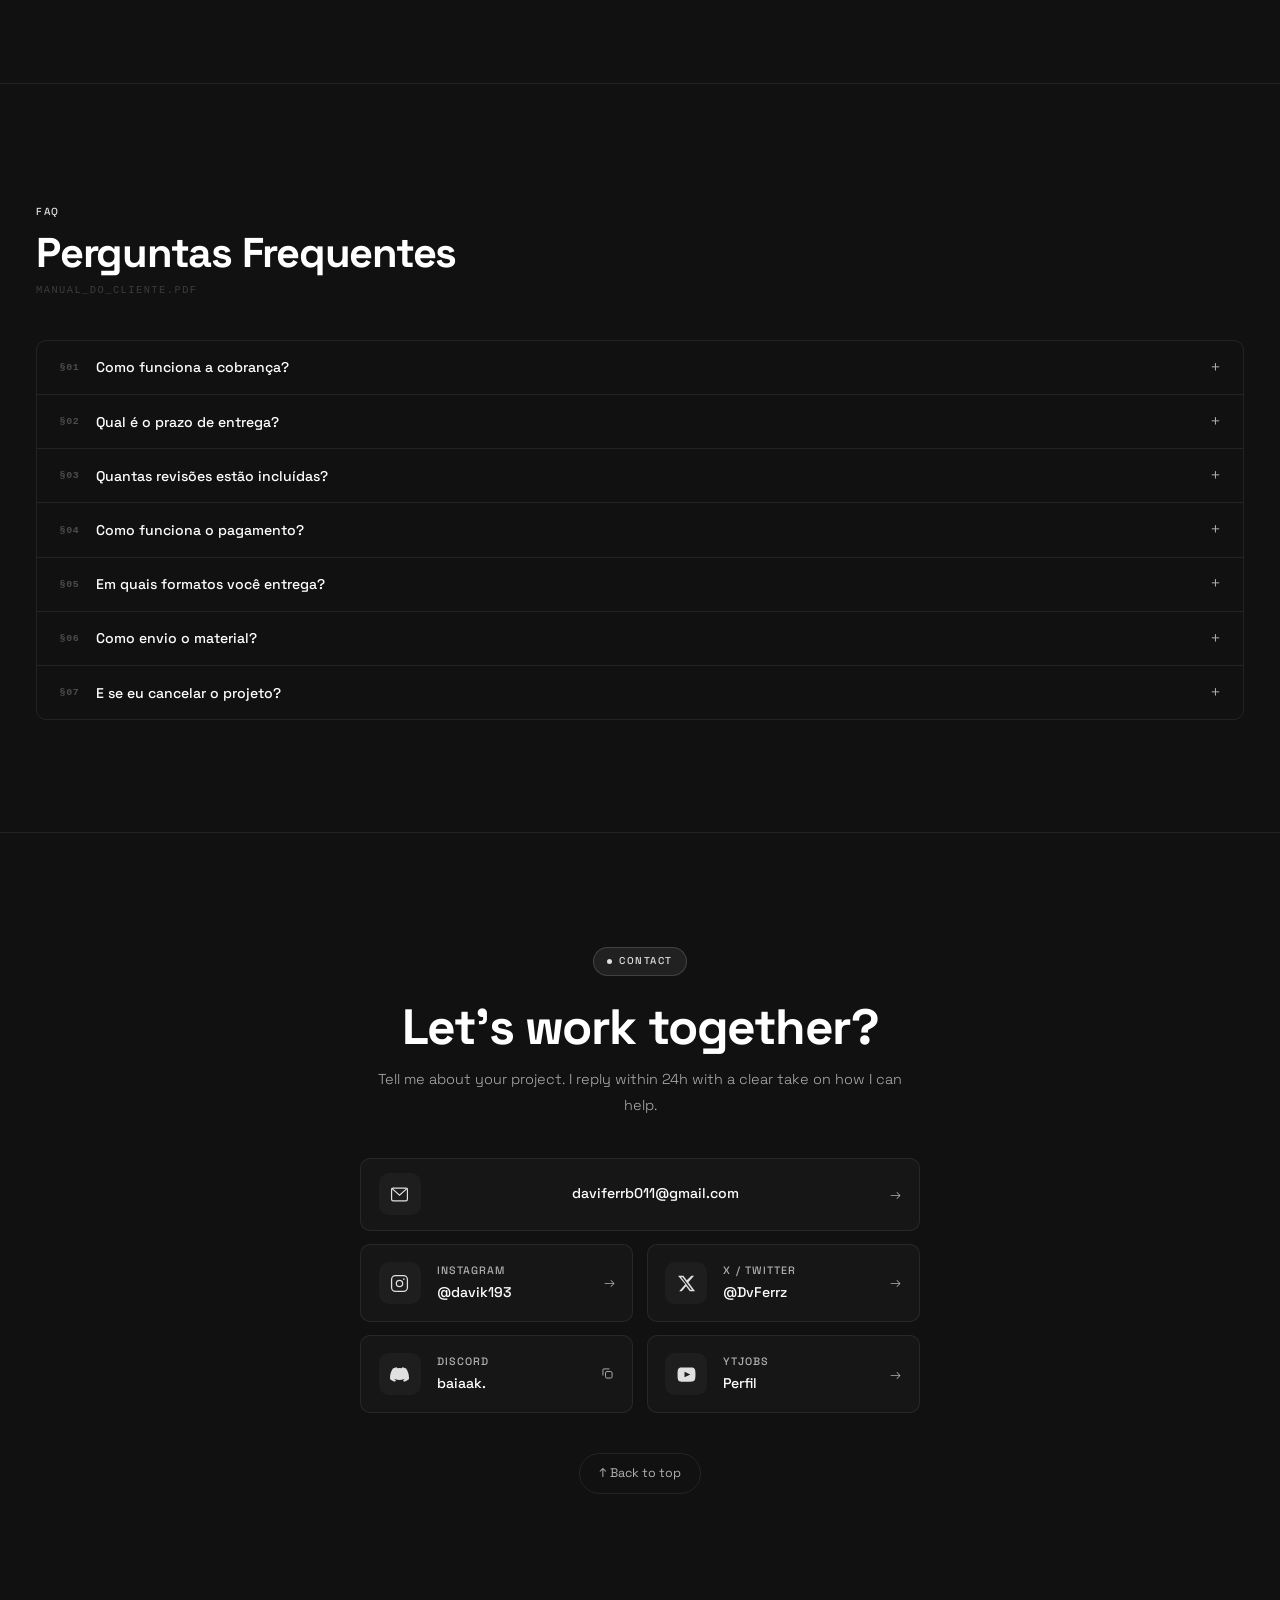
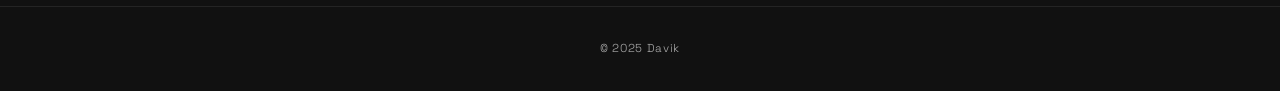
==== commit aeddaafe: "Index 7" ====
--- a/index.html
+++ b/index.html
@@ -428,6 +428,18 @@
 
 .c-platform { font-size: .67rem; font-weight: 500; letter-spacing: .1em; text-transform: uppercase; color: var(--muted); }
 .c-handle { font-size: .88rem; font-weight: 500; color: var(--ink); margin-top: .1rem; }
+.c-email-row {
+  display: flex; align-items: center; gap: 0.75rem;
+  background: #161616; border: 1px solid var(--border); border-radius: var(--r);
+  padding: 0.9rem 1.1rem; color: var(--ink); margin-bottom: 0.85rem;
+  transition: border-color var(--t), transform var(--t), box-shadow var(--t);
+}
+.c-email-row:hover { border-color: rgba(255,255,255,0.18); transform: translateY(-2px); box-shadow: 0 6px 20px rgba(0,0,0,.06); }
+.c-email-icon { display: flex; align-items: center; justify-content: center; width: 42px; height: 42px; border-radius: 10px; background: #1e1e1e; color: #E0E0E0; flex-shrink: 0; }
+.c-email-icon svg { width: 19px; height: 19px; }
+.c-email-addr { font-size: .88rem; font-weight: 500; color: var(--ink); flex: 1; }
+.c-email-arrow { font-size: .85rem; color: var(--muted); transition: color var(--t), transform var(--t); }
+.c-email-row:hover .c-email-arrow { color: var(--ink); transform: translate(2px,-2px); }
 .c-card-arrow { font-size: .85rem; color: var(--muted); margin-left: auto; transition: color var(--t), transform var(--t); }
 .c-card:hover .c-card-arrow { color: var(--ink); transform: translate(2px,-2px); }
 .back-top {
@@ -987,6 +999,14 @@
       <span class="c-badge"><span class="c-dot"></span><span data-i18n="contact.badge">Contato</span></span>
       <h2 class="c-heading" data-i18n="contact.heading">Vamos trabalhar juntos?</h2>
       <p class="c-sub" data-i18n="contact.sub">Me conta o seu projeto. Respondo em até 24h e dou uma devolutiva clara sobre como posso ajudar.</p>
+
+      <a href="mailto:daviferrb011@gmail.com" class="c-email-row">
+        <span class="c-email-icon" aria-hidden="true">
+          <svg viewBox="0 0 24 24" fill="none" stroke="currentColor" stroke-width="1.5"><rect x="2" y="4" width="20" height="16" rx="2"/><polyline points="2,4 12,13 22,4"/></svg>
+        </span>
+        <span class="c-email-addr">daviferrb011@gmail.com</span>
+        <span class="c-email-arrow" aria-hidden="true">→</span>
+      </a>
 
       <div class="c-grid">
 
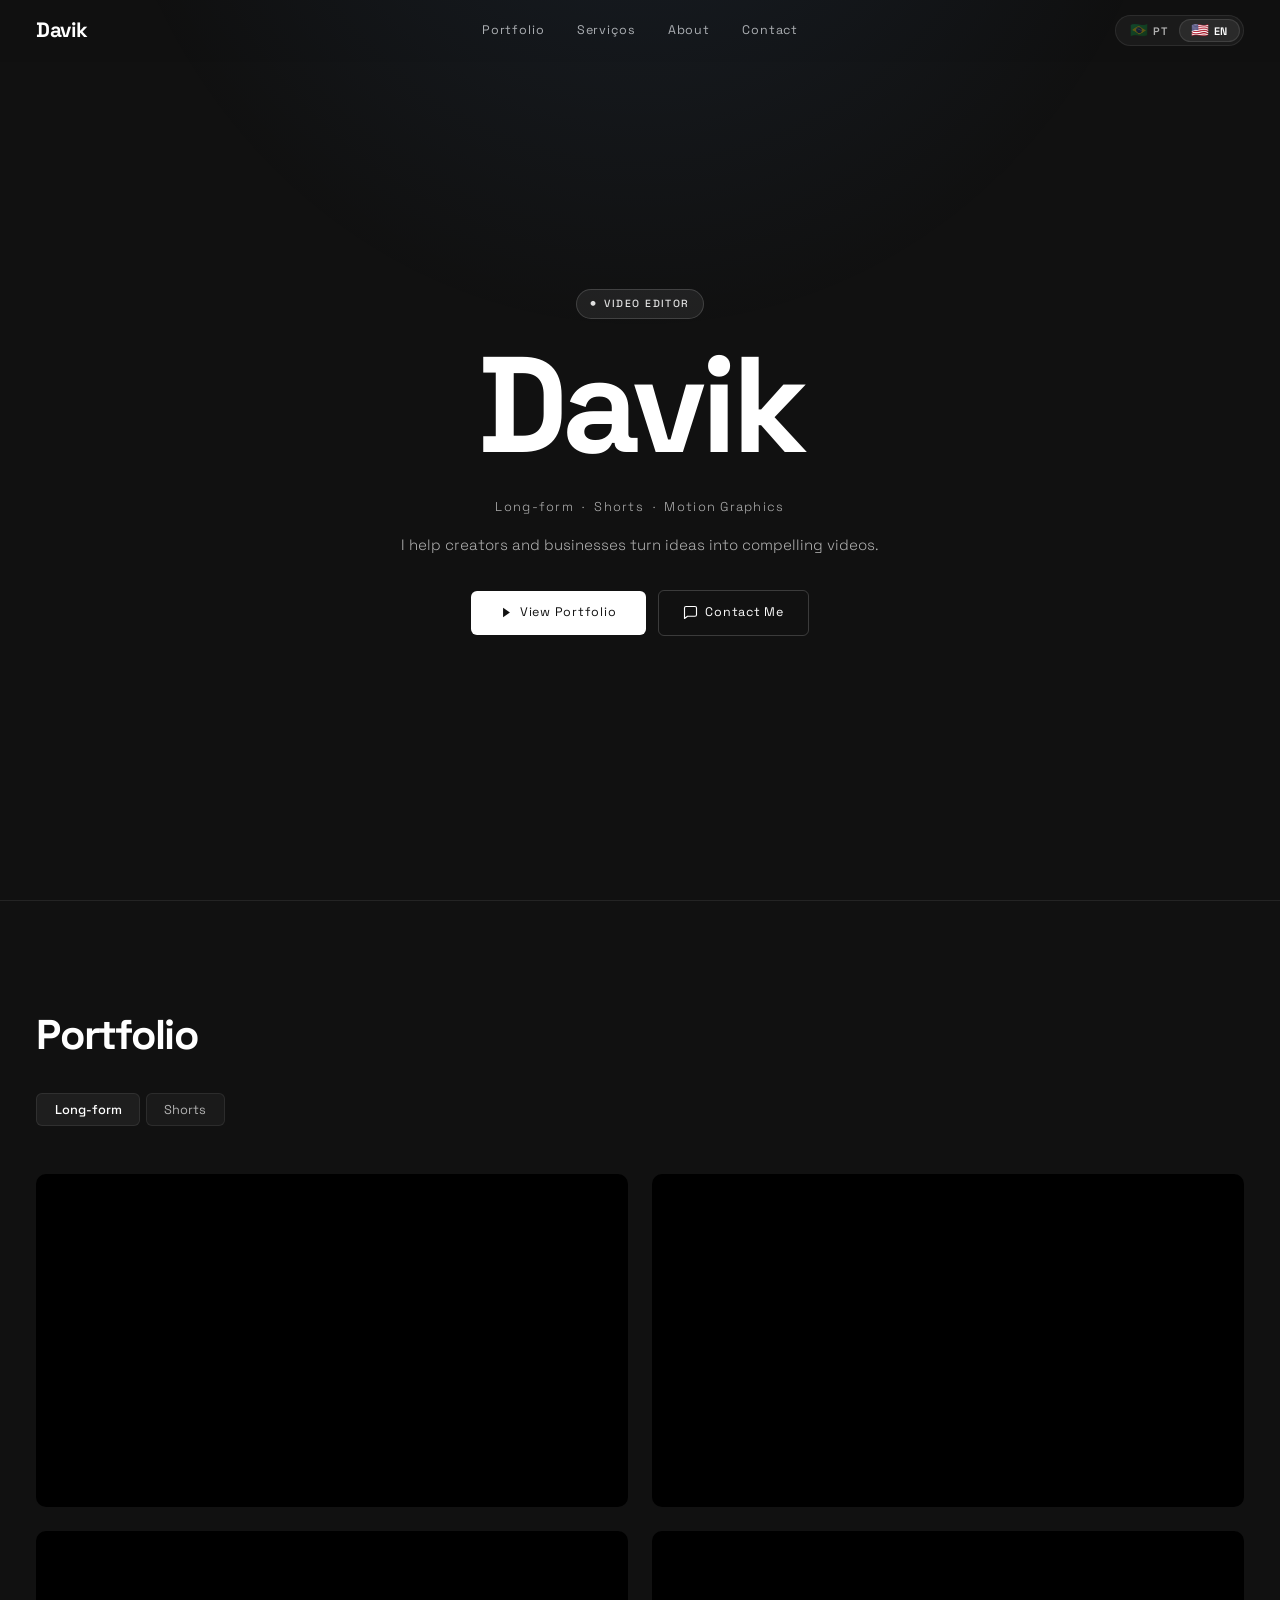
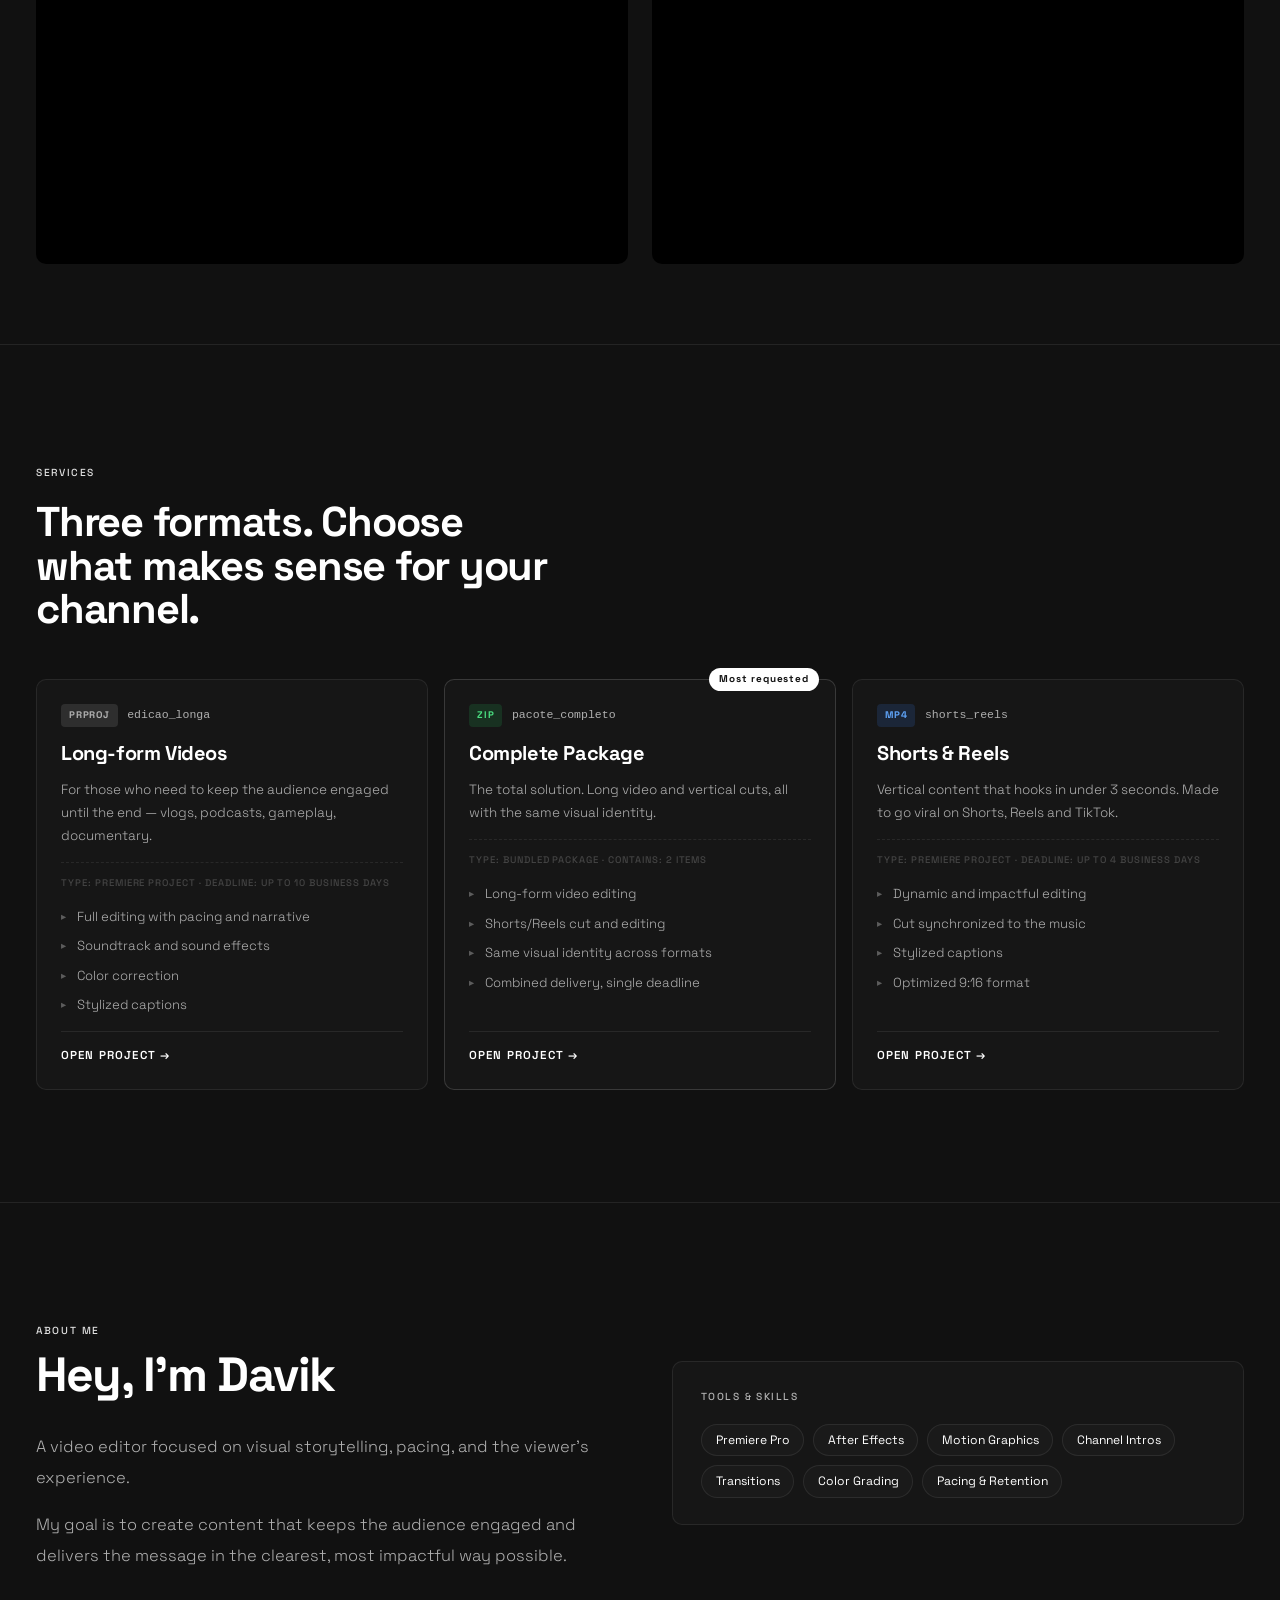
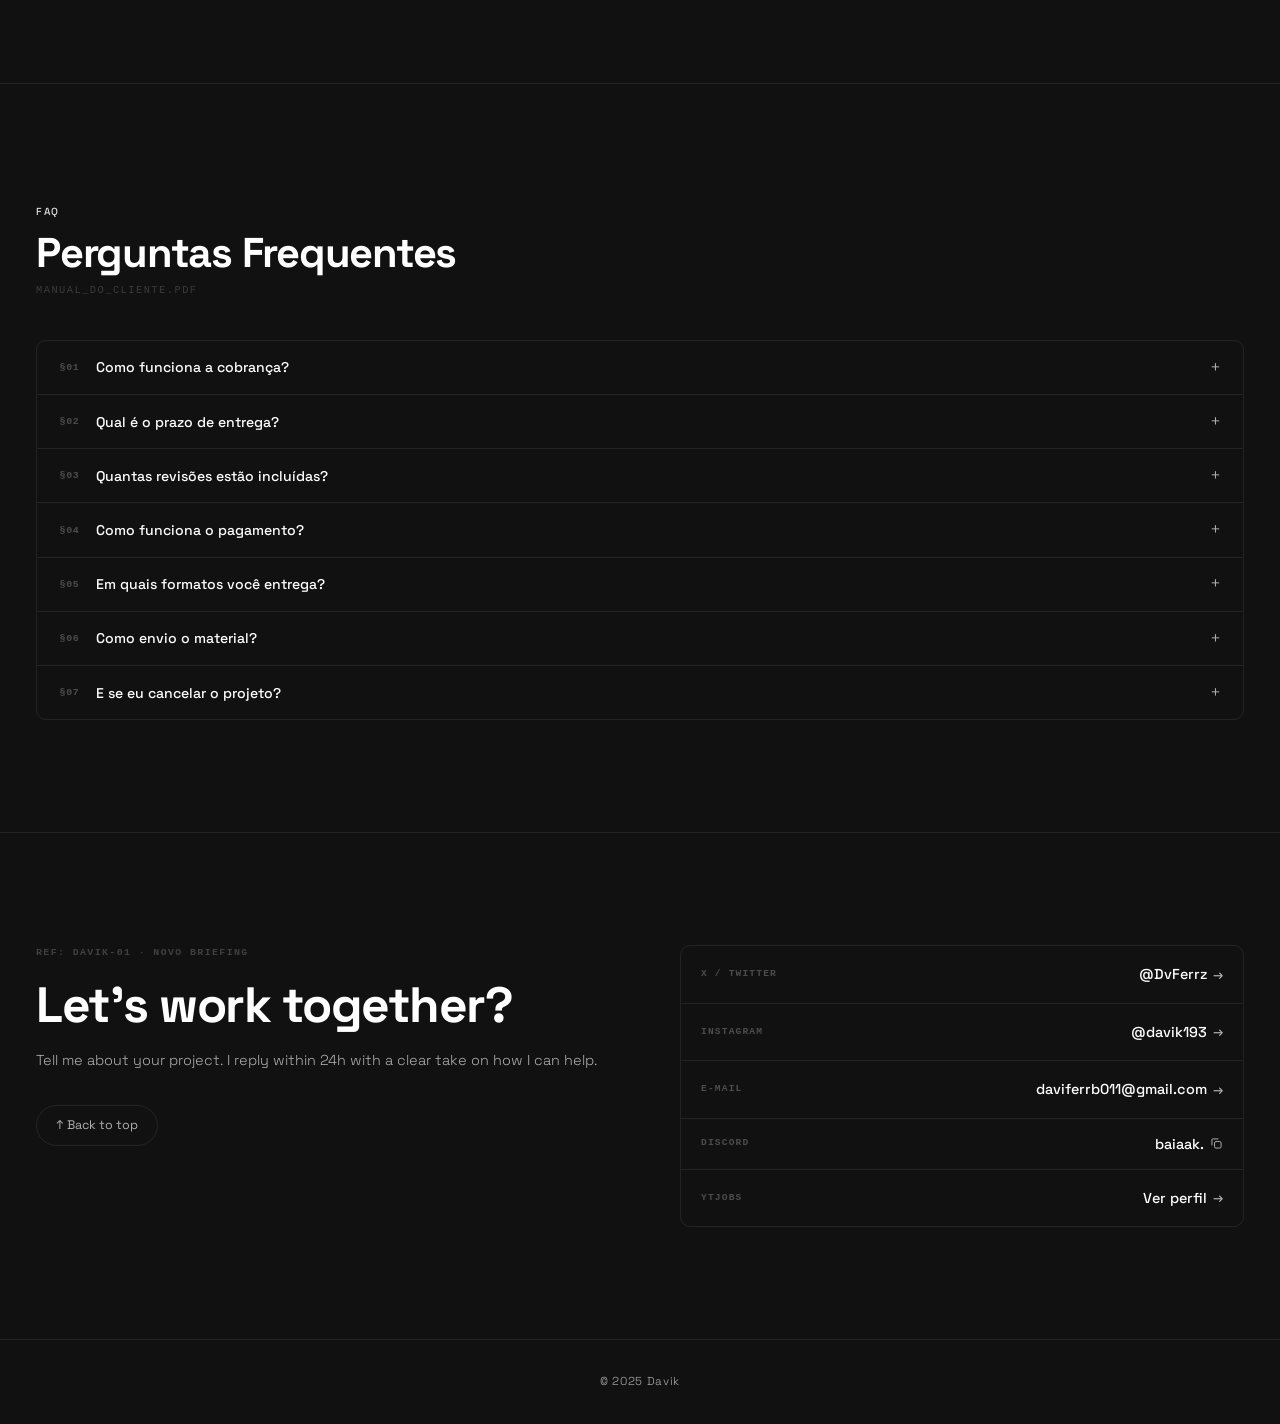
==== commit 697a3865: "Index 8" ====
--- a/index.html
+++ b/index.html
@@ -365,91 +365,32 @@
 .faq-a p { font-size: 0.86rem; font-weight: 300; color: var(--muted); line-height: 1.8; }
 .faq-a strong { color: var(--ink); font-weight: 600; }
 
-.contato { padding: 7rem 0; border-top: 1px solid var(--border); text-align: center; }
-.contato-in { max-width: 560px; margin: 0 auto; }
-.c-badge {
-  display: inline-flex; align-items: center; gap: .45rem;
-  font-size: .62rem; font-weight: 500; letter-spacing: .15em; text-transform: uppercase;
-  color: var(--accent);
-  background: rgba(255,255,255,.07); border: 1px solid rgba(255,255,255,.15);
-  padding: .32rem .85rem; border-radius: 999px; margin-bottom: 1.5rem;
-}
-.c-dot { width: 5px; height: 5px; border-radius: 50%; background: var(--accent); flex-shrink: 0; }
-.c-heading {
-  font-size: clamp(2rem,5vw,3.1rem); font-weight: 800;
-  line-height: 1.08; letter-spacing: -.03em; color: var(--ink); margin-bottom: .85rem;
-}
-.c-sub { font-size: .9rem; font-weight: 300; color: var(--muted); line-height: 1.75; margin-bottom: 2.5rem; }
-.c-grid { display: grid; grid-template-columns: repeat(2,1fr); gap: .85rem; margin-bottom: 2.5rem; }
-.c-card-center {
-  grid-column: 1 / -1;
-  width: calc(50% - 0.425rem);
-  margin: 0 auto;
-}
-@media (max-width: 640px) {
-  .c-card-center {
-    width: 100%;
-  }
-}
-.c-card {
-  display: flex; align-items: center; gap: 1rem;
-  background: #161616; border: 1px solid var(--border); border-radius: var(--r);
-  padding: 1rem 1.1rem; color: var(--ink); text-align: left;
-  transition: border-color var(--t), transform var(--t), box-shadow var(--t);
-}
-.c-card:hover { border-color: var(--accent); transform: translateY(-2px); box-shadow: 0 6px 20px rgba(0,0,0,.06); }
-.c-card-icon {
-  width: 42px; height: 42px; border-radius: 10px; flex-shrink: 0;
-  display: flex; align-items: center; justify-content: center;
-}
-.c-card-icon svg { width: 19px; height: 19px; }
-.icon-discord  { background: #1e1e1e; color: #E0E0E0; }
-.icon-x        { background: #1e1e1e; color: #E0E0E0; }
-.icon-instagram{ background: #1e1e1e; color: #E0E0E0; }
-.icon-ytjobs   { background: #1e1e1e; color: #E0E0E0; }
-.icon-threads  { background: #1e1e1e; color: #E0E0E0; }
-.discord-copy {
-  display: flex; align-items: center; justify-content: center;
-  background: none; border: none; cursor: pointer;
-  padding: 0; flex-shrink: 0; margin-left: auto;
-  position: relative; width: 14px; height: 14px;
-}
-.copy-icon, .check-icon {
-  width: 13px; height: 13px;
-  position: absolute; top: 0; left: 0;
-  transition: opacity 0.2s ease, color 0.2s ease;
-}
-.copy-icon  { color: var(--muted); opacity: 1; }
-.check-icon { color: #4ade80; opacity: 0; }
-.discord-copy.copied .copy-icon  { opacity: 0; }
-.discord-copy.copied .check-icon { opacity: 1; }
-.discord-copy:hover .copy-icon { color: var(--ink); }
-
-
-.c-platform { font-size: .67rem; font-weight: 500; letter-spacing: .1em; text-transform: uppercase; color: var(--muted); }
-.c-handle { font-size: .88rem; font-weight: 500; color: var(--ink); margin-top: .1rem; }
-.c-email-row {
-  display: flex; align-items: center; gap: 0.75rem;
-  background: #161616; border: 1px solid var(--border); border-radius: var(--r);
-  padding: 0.9rem 1.1rem; color: var(--ink); margin-bottom: 0.85rem;
-  transition: border-color var(--t), transform var(--t), box-shadow var(--t);
-}
-.c-email-row:hover { border-color: rgba(255,255,255,0.18); transform: translateY(-2px); box-shadow: 0 6px 20px rgba(0,0,0,.06); }
-.c-email-icon { display: flex; align-items: center; justify-content: center; width: 42px; height: 42px; border-radius: 10px; background: #1e1e1e; color: #E0E0E0; flex-shrink: 0; }
-.c-email-icon svg { width: 19px; height: 19px; }
-.c-email-addr { font-size: .88rem; font-weight: 500; color: var(--ink); flex: 1; }
-.c-email-arrow { font-size: .85rem; color: var(--muted); transition: color var(--t), transform var(--t); }
-.c-email-row:hover .c-email-arrow { color: var(--ink); transform: translate(2px,-2px); }
-.c-card-arrow { font-size: .85rem; color: var(--muted); margin-left: auto; transition: color var(--t), transform var(--t); }
-.c-card:hover .c-card-arrow { color: var(--ink); transform: translate(2px,-2px); }
-.back-top {
-  display: inline-flex; align-items: center; gap: .5rem;
-  font-size: .78rem; font-weight: 400; color: var(--muted);
-  border: 1px solid var(--border); border-radius: 999px;
-  padding: .55rem 1.2rem; transition: color var(--t), border-color var(--t);
-}
+.contato { padding: 7rem 0; border-top: 1px solid var(--border); }
+.contato-layout { display: grid; grid-template-columns: 1fr 1fr; gap: 5rem; align-items: start; }
+.contato-ref { font-size: 0.62rem; font-weight: 600; letter-spacing: 0.14em; text-transform: uppercase; color: rgba(255,255,255,0.2); font-family: monospace; margin-bottom: 1rem; }
+.c-heading { font-size: clamp(2rem,5vw,3.1rem); font-weight: 800; line-height: 1.08; letter-spacing: -.03em; color: var(--ink); margin-bottom: 1rem; }
+.c-sub { font-size: .9rem; font-weight: 300; color: var(--muted); line-height: 1.75; margin-bottom: 2rem; }
+.contato-right { border: 1px solid var(--border); border-radius: var(--r); overflow: hidden; }
+.cinfo-row { display: flex; align-items: center; justify-content: space-between; padding: 1rem 1.25rem; border-bottom: 1px solid var(--border); gap: 1rem; }
+.cinfo-row:last-child { border-bottom: none; }
+.cinfo-label { font-size: 0.6rem; font-weight: 600; letter-spacing: 0.12em; text-transform: uppercase; color: rgba(255,255,255,0.25); font-family: monospace; min-width: 90px; flex-shrink: 0; }
+.cinfo-value { font-size: 0.9rem; font-weight: 500; color: var(--ink); }
+.cinfo-link { display: flex; align-items: center; gap: 0.4rem; text-decoration: none; color: var(--ink); transition: color var(--t); }
+.cinfo-link:hover { color: var(--muted); }
+.cinfo-arrow { color: var(--muted); font-size: 0.8rem; transition: color var(--t), transform var(--t); }
+.cinfo-link:hover .cinfo-arrow { color: var(--ink); transform: translate(2px,-2px); }
+.cinfo-discord { display: flex; align-items: center; gap: 0.4rem; background: none; border: none; cursor: pointer; font-family: var(--f); font-size: 0.9rem; font-weight: 500; color: var(--ink); padding: 0; transition: color var(--t); position: relative; }
+.cinfo-discord:hover { color: var(--muted); }
+.cinfo-discord .copy-icon, .cinfo-discord .check-icon { width: 13px; height: 13px; transition: opacity 0.2s; flex-shrink: 0; }
+.cinfo-discord .copy-icon  { color: var(--muted); opacity: 1; }
+.cinfo-discord .check-icon { color: #4ade80; opacity: 0; position: absolute; right: -18px; }
+.cinfo-discord.copied .copy-icon  { opacity: 0; }
+.cinfo-discord.copied .check-icon { opacity: 1; }
+.cinfo-discord.copied { color: #4ade80; }
+.back-top { display: inline-flex; align-items: center; gap: .5rem; font-size: .78rem; font-weight: 400; color: var(--muted); border: 1px solid var(--border); border-radius: 999px; padding: .55rem 1.2rem; transition: color var(--t), border-color var(--t); }
 .back-top svg { width: 14px; height: 14px; }
 .back-top:hover { color: var(--ink); border-color: var(--accent); }
+@media (max-width: 780px) { .contato-layout { grid-template-columns: 1fr; gap: 2.5rem; } }
 
 /* ── FOOTER ── */
 .footer { padding: 2rem var(--g); border-top: 1px solid var(--border); text-align: center; }
@@ -995,74 +936,52 @@
 <!-- CONTATO -->
 <section id="contato" class="contato">
   <div class="wrap">
-    <div class="contato-in fade-up">
-      <span class="c-badge"><span class="c-dot"></span><span data-i18n="contact.badge">Contato</span></span>
-      <h2 class="c-heading" data-i18n="contact.heading">Vamos trabalhar juntos?</h2>
-      <p class="c-sub" data-i18n="contact.sub">Me conta o seu projeto. Respondo em até 24h e dou uma devolutiva clara sobre como posso ajudar.</p>
-
-      <a href="mailto:daviferrb011@gmail.com" class="c-email-row">
-        <span class="c-email-icon" aria-hidden="true">
-          <svg viewBox="0 0 24 24" fill="none" stroke="currentColor" stroke-width="1.5"><rect x="2" y="4" width="20" height="16" rx="2"/><polyline points="2,4 12,13 22,4"/></svg>
-        </span>
-        <span class="c-email-addr">daviferrb011@gmail.com</span>
-        <span class="c-email-arrow" aria-hidden="true">→</span>
-      </a>
-
-      <div class="c-grid">
-
-        <a href="https://www.instagram.com/davik193/" class="c-card" target="_blank" rel="noopener">
-          <span class="c-card-icon icon-instagram" aria-hidden="true">
-            <svg viewBox="0 0 24 24" fill="none" stroke="currentColor" stroke-width="1.6"><rect x="2" y="2" width="20" height="20" rx="5"/><circle cx="12" cy="12" r="4"/><circle cx="17.5" cy="6.5" r="1" fill="currentColor" stroke="none"/></svg>
-          </span>
-          <div class="c-card-body">
-            <p class="c-platform">Instagram</p>
-            <p class="c-handle">@davik193</p>
-          </div>
-          <span class="c-card-arrow" aria-hidden="true">→</span>
+    <div class="contato-layout fade-up">
+
+      <!-- Esquerda: headline + desc -->
+      <div class="contato-left">
+        <p class="contato-ref">REF: DAVIK-01 · NOVO BRIEFING</p>
+        <h2 class="c-heading" data-i18n="contact.heading">Vamos trabalhar juntos?</h2>
+        <p class="c-sub" data-i18n="contact.sub">Me conta o seu projeto. Respondo em até 24h e dou uma devolutiva clara sobre como posso ajudar.</p>
+        <a href="#home" class="back-top" data-i18n="contact.back">
+          <svg viewBox="0 0 16 16" fill="none" stroke="currentColor" stroke-width="1.5"><polyline points="3,10 8,5 13,10"/></svg>
+          Voltar ao topo
         </a>
-
-        <a href="https://x.com/DvFerrz" class="c-card" target="_blank" rel="noopener">
-          <span class="c-card-icon icon-x" aria-hidden="true">
-            <svg viewBox="0 0 24 24" fill="currentColor"><path d="M18.244 2.25h3.308l-7.227 8.26 8.502 11.24H16.17l-4.714-6.231-5.401 6.231H2.744l7.737-8.835L1.254 2.25H8.08l4.253 5.622zm-1.161 17.52h1.833L7.084 4.126H5.117z"/></svg>
-          </span>
-          <div class="c-card-body">
-            <p class="c-platform">X / Twitter</p>
-            <p class="c-handle">@DvFerrz</p>
-          </div>
-          <span class="c-card-arrow" aria-hidden="true">→</span>
-        </a>
-
-        <div class="c-card" style="cursor:default;">
-          <span class="c-card-icon icon-discord" aria-hidden="true">
-            <svg viewBox="0 0 24 24" fill="currentColor"><path d="M20.317 4.37a19.791 19.791 0 0 0-4.885-1.515.074.074 0 0 0-.079.037c-.21.375-.444.864-.608 1.25a18.27 18.27 0 0 0-5.487 0 12.64 12.64 0 0 0-.617-1.25.077.077 0 0 0-.079-.037A19.736 19.736 0 0 0 3.677 4.37a.07.07 0 0 0-.032.027C.533 9.046-.32 13.58.099 18.057a.082.082 0 0 0 .031.057 19.9 19.9 0 0 0 5.993 3.03.078.078 0 0 0 .084-.028 14.09 14.09 0 0 0 1.226-1.994.076.076 0 0 0-.041-.106 13.107 13.107 0 0 1-1.872-.892.077.077 0 0 1-.008-.128 10.2 10.2 0 0 0 .372-.292.074.074 0 0 1 .077-.01c3.928 1.793 8.18 1.793 12.062 0a.074.074 0 0 1 .078.01c.12.098.246.198.373.292a.077.077 0 0 1-.006.127 12.299 12.299 0 0 1-1.873.892.077.077 0 0 0-.041.107c.36.698.772 1.362 1.225 1.993a.076.076 0 0 0 .084.028 19.839 19.839 0 0 0 6.002-3.03.077.077 0 0 0 .032-.054c.5-5.177-.838-9.674-3.549-13.66a.061.061 0 0 0-.031-.03z"/></svg>
-          </span>
-          <div class="c-card-body">
-            <p class="c-platform">Discord</p>
-            <p class="c-handle">baiaak.</p>
-          </div>
-          <button class="discord-copy" id="discord-copy-btn" onclick="copyDiscord()" title="Copiar username" aria-label="Copiar username do Discord">
+      </div>
+
+      <!-- Direita: lista de contatos -->
+      <div class="contato-right">
+
+        <div class="cinfo-row">
+          <p class="cinfo-label">X / TWITTER</p>
+          <a href="https://x.com/DvFerrz" class="cinfo-value cinfo-link" target="_blank" rel="noopener">@DvFerrz <span class="cinfo-arrow">→</span></a>
+        </div>
+
+        <div class="cinfo-row">
+          <p class="cinfo-label">INSTAGRAM</p>
+          <a href="https://www.instagram.com/davik193/" class="cinfo-value cinfo-link" target="_blank" rel="noopener">@davik193 <span class="cinfo-arrow">→</span></a>
+        </div>
+
+        <div class="cinfo-row">
+          <p class="cinfo-label">E-MAIL</p>
+          <a href="mailto:daviferrb011@gmail.com" class="cinfo-value cinfo-link">daviferrb011@gmail.com <span class="cinfo-arrow">→</span></a>
+        </div>
+
+        <div class="cinfo-row">
+          <p class="cinfo-label">DISCORD</p>
+          <button class="cinfo-value cinfo-discord" id="discord-copy-btn" onclick="copyDiscord()" title="Copiar username">
+            baiaak.
             <svg class="copy-icon" viewBox="0 0 20 20" fill="none" stroke="currentColor" stroke-width="1.5"><rect x="7" y="7" width="10" height="10" rx="2"/><path d="M3 13V4a1 1 0 0 1 1-1h9"/></svg>
             <svg class="check-icon" viewBox="0 0 20 20" fill="none" stroke="currentColor" stroke-width="2" stroke-linecap="round" stroke-linejoin="round"><polyline points="4,10 8,14 16,6"/></svg>
           </button>
         </div>
 
-        <a href="https://ytjobs.co/talent/profile/539141?r=526" class="c-card" target="_blank" rel="noopener">
-          <span class="c-card-icon icon-ytjobs" aria-hidden="true">
-            <svg viewBox="0 0 24 24" fill="currentColor"><path d="M23 7s-.3-1.8-1.1-2.6c-1-1.1-2.2-1.1-2.7-1.2C16.4 3 12 3 12 3s-4.4 0-7.2.2C4.3 3.3 3 3.3 2.1 4.4 1.3 5.2 1 7 1 7S.7 9.1.7 11.2v2c0 2 .3 4.1.3 4.1s.3 1.8 1.1 2.6c1 1.1 2.4 1 3 1.1C7.2 21.1 12 21.1 12 21.1s4.4 0 7.2-.3c.5-.1 1.7-.1 2.7-1.2.8-.8 1.1-2.6 1.1-2.6S23.3 15 23.3 13v-2C23.3 9.1 23 7 23 7zm-13.5 8.4V8.6l7.3 3.4-7.3 3.4z"/></svg>
-          </span>
-          <div class="c-card-body">
-            <p class="c-platform">YTJobs</p>
-            <p class="c-handle">Perfil</p>
-          </div>
-          <span class="c-card-arrow" aria-hidden="true">→</span>
-        </a>
-
-      </div>
-
-      <a href="#home" class="back-top" data-i18n="contact.back">
-        <svg viewBox="0 0 16 16" fill="none" stroke="currentColor" stroke-width="1.5"><polyline points="3,10 8,5 13,10"/></svg>
-        Voltar ao topo
-      </a>
+        <div class="cinfo-row">
+          <p class="cinfo-label">YTJOBS</p>
+          <a href="https://ytjobs.co/talent/profile/539141?r=526" class="cinfo-value cinfo-link" target="_blank" rel="noopener">Ver perfil <span class="cinfo-arrow">→</span></a>
+        </div>
+
+      </div>
 
     </div>
   </div>
